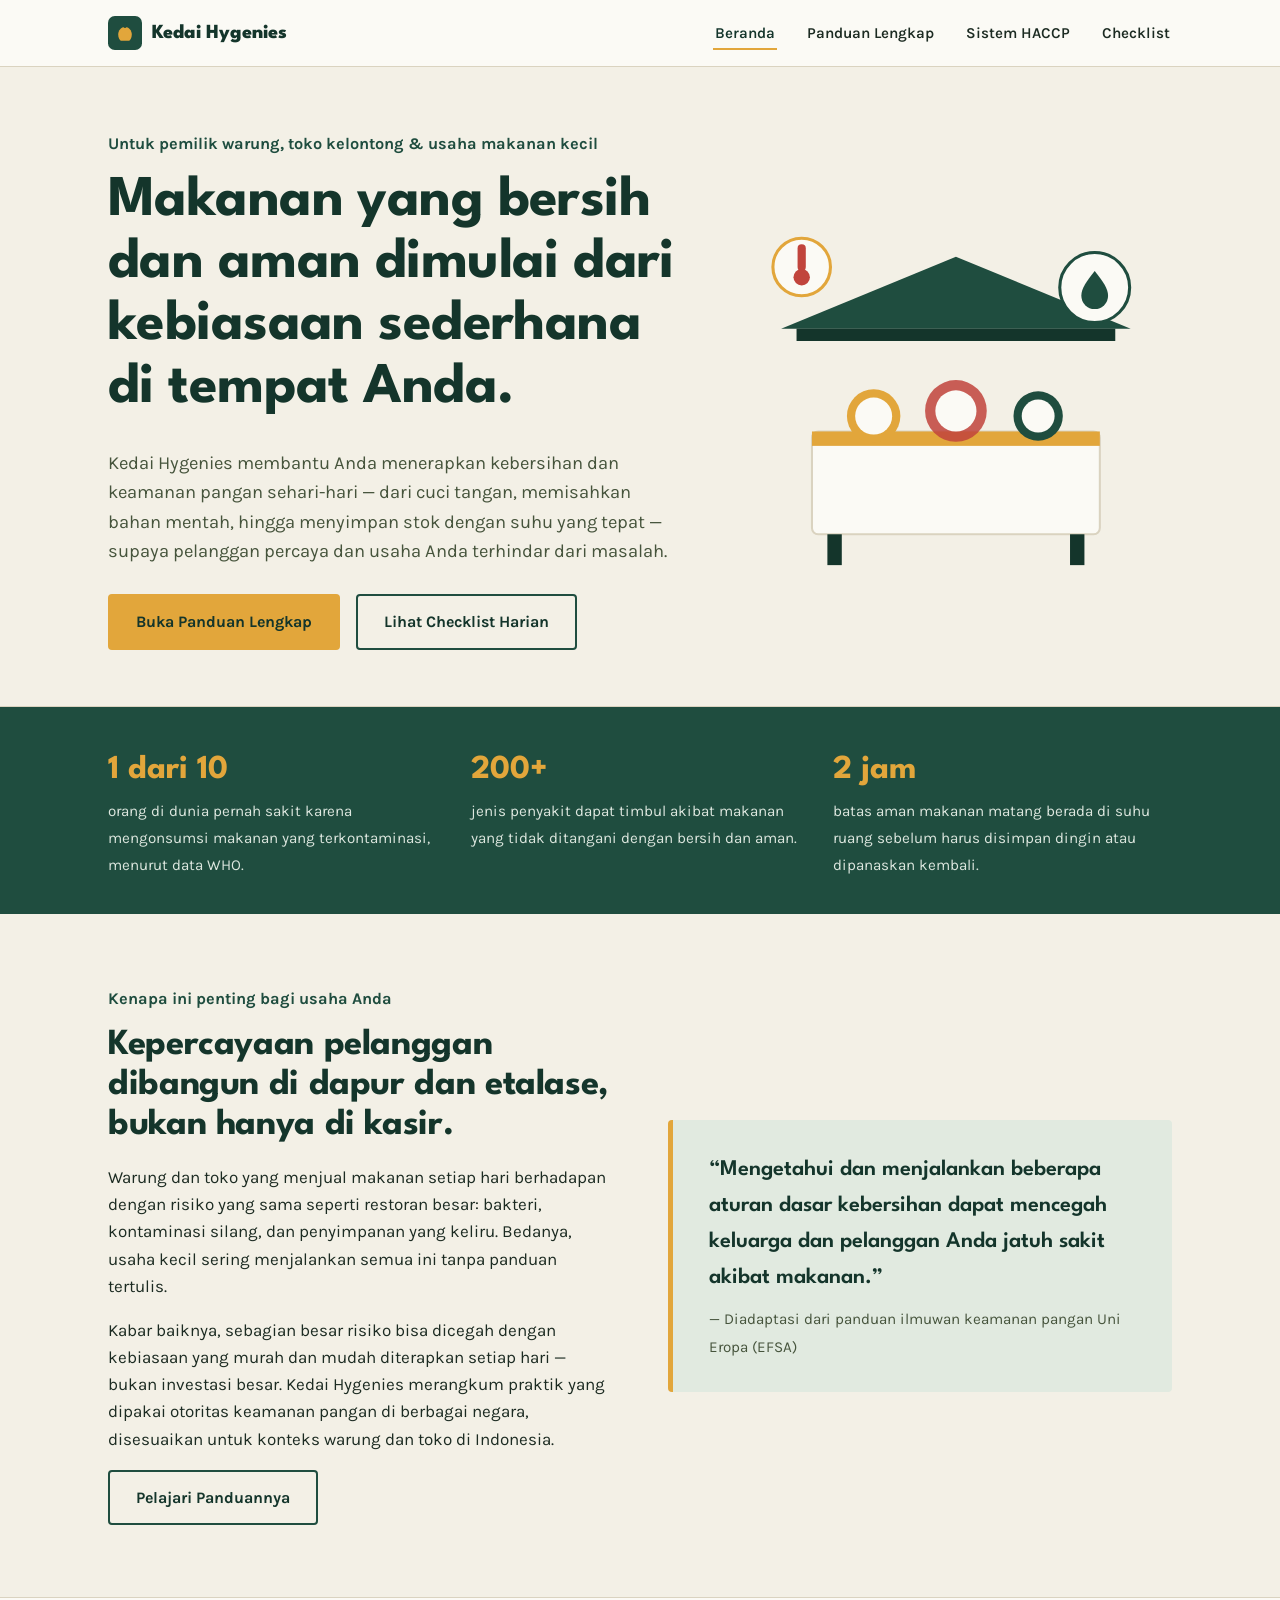
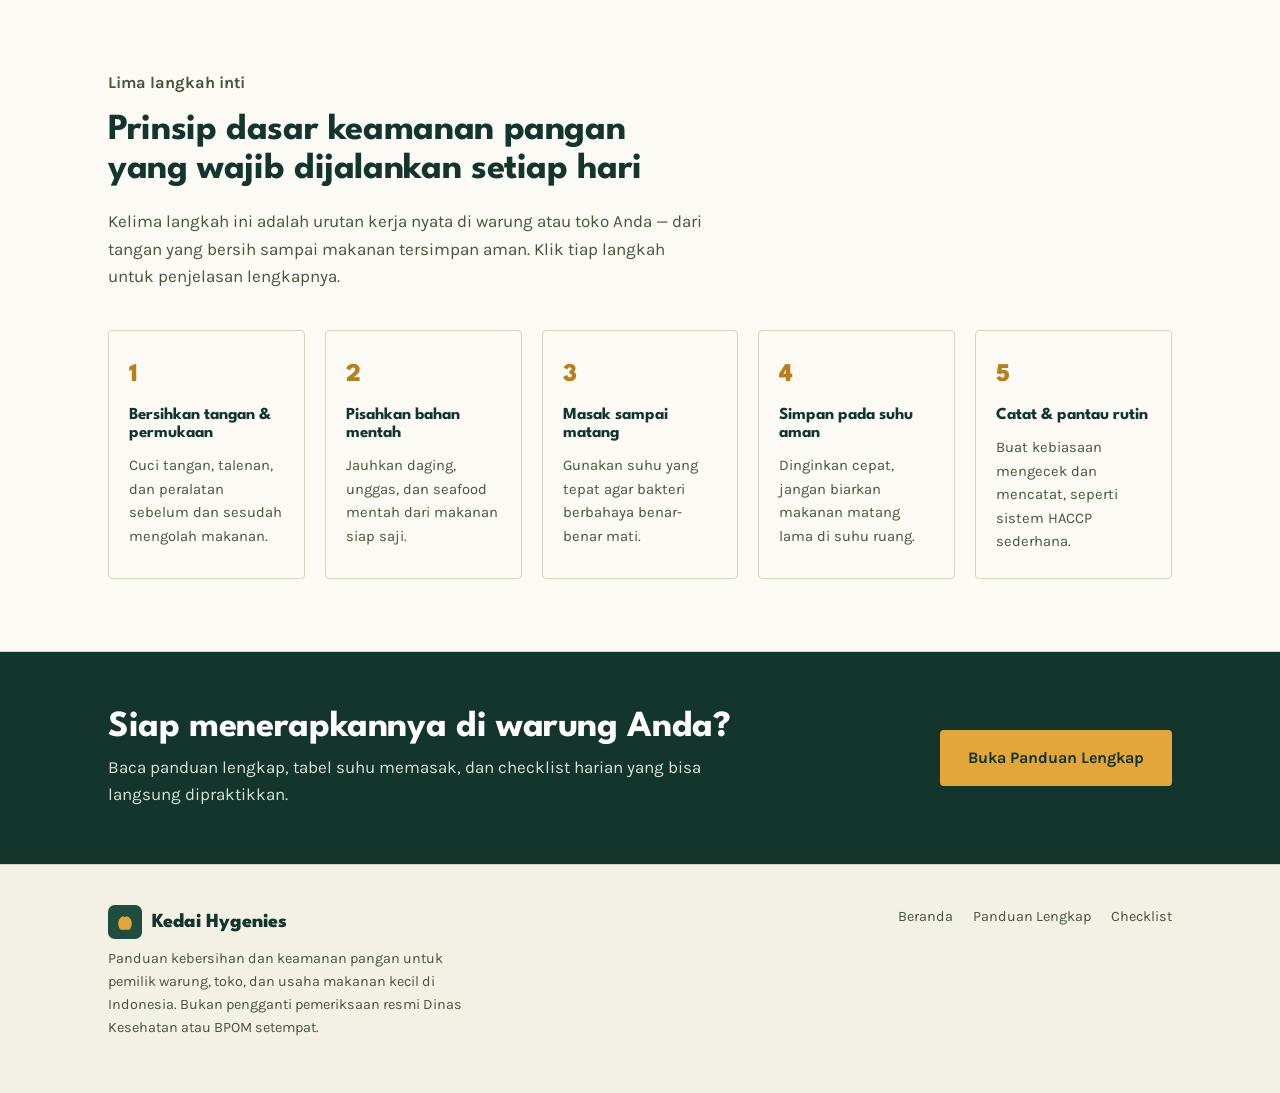
==== index.html @ 5badb65a "Add files via upload" ====
<!DOCTYPE html>
<html lang="id">
<head>
<meta charset="UTF-8">
<meta name="viewport" content="width=device-width, initial-scale=1.0">
<title>Kedai Hygenies — Panduan Keamanan &amp; Kebersihan Pangan untuk Pemilik Warung dan Toko</title>
<meta name="description" content="Panduan praktis kebersihan dan keamanan pangan bagi pemilik warung, toko kelontong, dan usaha makanan kecil di Indonesia.">
<link rel="stylesheet" href="style.css">
</head>
<body>

<header class="site-header">
  <div class="wrap">
    <a href="index.html" class="brand">
      <svg class="mark" viewBox="0 0 40 40" aria-hidden="true">
        <rect x="0" y="0" width="40" height="40" rx="8"/>
        <path d="M12 22c0-5 3.5-9 8-9s8 4 8 9c0 4-2 6-3 7H15c-1-1-3-3-3-7z"/>
        <rect x="18.5" y="7" width="3" height="7" rx="1.5" fill="#FBFAF5"/>
      </svg>
      Kedai Hygenies
    </a>
    <nav class="main-nav" aria-label="Navigasi utama">
      <ul>
        <li><a href="index.html" class="active">Beranda</a></li>
        <li><a href="informasi.html">Panduan Lengkap</a></li>
        <li><a href="informasi.html#haccp">Sistem HACCP</a></li>
        <li><a href="informasi.html#checklist">Checklist</a></li>
      </ul>
    </nav>
  </div>
</header>

<main>

  <!-- HERO -->
  <section class="hero">
    <div class="wrap">
      <div>
        <p class="eyebrow-plain">Untuk pemilik warung, toko kelontong &amp; usaha makanan kecil</p>
        <h1>Makanan yang bersih dan aman dimulai dari kebiasaan sederhana di tempat Anda.</h1>
        <p class="lead">Kedai Hygenies membantu Anda menerapkan kebersihan dan keamanan pangan sehari-hari — dari cuci tangan, memisahkan bahan mentah, hingga menyimpan stok dengan suhu yang tepat — supaya pelanggan percaya dan usaha Anda terhindar dari masalah.</p>
        <div class="hero-actions">
          <a href="informasi.html" class="btn btn-primary">Buka Panduan Lengkap</a>
          <a href="informasi.html#checklist" class="btn btn-outline">Lihat Checklist Harian</a>
        </div>
      </div>
      <svg class="hero-art" viewBox="0 0 420 380" aria-hidden="true">
        <!-- stall roof -->
        <path d="M40 130 L210 60 L380 130 Z" fill="#1F4D3F"/>
        <rect x="55" y="130" width="310" height="12" fill="#14352B"/>
        <!-- counter -->
        <rect x="70" y="230" width="280" height="100" rx="6" fill="#FBFAF5" stroke="#DAD3C0" stroke-width="2"/>
        <rect x="70" y="230" width="280" height="14" fill="#E2A63B"/>
        <!-- legs -->
        <rect x="85" y="330" width="14" height="30" fill="#14352B"/>
        <rect x="321" y="330" width="14" height="30" fill="#14352B"/>
        <!-- food trays -->
        <circle cx="130" cy="215" r="26" fill="#E2A63B"/>
        <circle cx="130" cy="215" r="18" fill="#FBFAF5"/>
        <circle cx="210" cy="210" r="30" fill="#C1443C" opacity="0.85"/>
        <circle cx="210" cy="210" r="20" fill="#FBFAF5"/>
        <circle cx="290" cy="215" r="24" fill="#1F4D3F"/>
        <circle cx="290" cy="215" r="16" fill="#FBFAF5"/>
        <!-- hand wash droplet badge -->
        <circle cx="345" cy="90" r="34" fill="#FBFAF5" stroke="#1F4D3F" stroke-width="3"/>
        <path d="M345 74c8 10 13 17 13 24a13 13 0 1 1-26 0c0-7 5-14 13-24z" fill="#1F4D3F"/>
        <!-- thermometer badge -->
        <circle cx="60" cy="70" r="28" fill="#FBFAF5" stroke="#E2A63B" stroke-width="3"/>
        <rect x="56" y="48" width="8" height="26" rx="4" fill="#C1443C"/>
        <circle cx="60" cy="80" r="8" fill="#C1443C"/>
      </svg>
    </div>
  </section>

  <!-- STAT STRIP -->
  <div class="stat-strip">
    <div class="wrap">
      <div class="stat">
        <b>1 dari 10</b>
        <span>orang di dunia pernah sakit karena mengonsumsi makanan yang terkontaminasi, menurut data WHO.</span>
      </div>
      <div class="stat">
        <b>200+</b>
        <span>jenis penyakit dapat timbul akibat makanan yang tidak ditangani dengan bersih dan aman.</span>
      </div>
      <div class="stat">
        <b>2 jam</b>
        <span>batas aman makanan matang berada di suhu ruang sebelum harus disimpan dingin atau dipanaskan kembali.</span>
      </div>
    </div>
  </div>

  <!-- KENAPA PENTING -->
  <section>
    <div class="wrap split">
      <div>
        <p class="eyebrow-plain">Kenapa ini penting bagi usaha Anda</p>
        <h2>Kepercayaan pelanggan dibangun di dapur dan etalase, bukan hanya di kasir.</h2>
        <p>Warung dan toko yang menjual makanan setiap hari berhadapan dengan risiko yang sama seperti restoran besar: bakteri, kontaminasi silang, dan penyimpanan yang keliru. Bedanya, usaha kecil sering menjalankan semua ini tanpa panduan tertulis.</p>
        <p>Kabar baiknya, sebagian besar risiko bisa dicegah dengan kebiasaan yang murah dan mudah diterapkan setiap hari — bukan investasi besar. Kedai Hygenies merangkum praktik yang dipakai otoritas keamanan pangan di berbagai negara, disesuaikan untuk konteks warung dan toko di Indonesia.</p>
        <a href="informasi.html" class="btn btn-outline">Pelajari Panduannya</a>
      </div>
      <div class="pullquote">
        <p>&ldquo;Mengetahui dan menjalankan beberapa aturan dasar kebersihan dapat mencegah keluarga dan pelanggan Anda jatuh sakit akibat makanan.&rdquo;</p>
        <cite>— Diadaptasi dari panduan ilmuwan keamanan pangan Uni Eropa (EFSA)</cite>
      </div>
    </div>
  </section>

  <!-- 5 PRINSIP -->
  <section style="background: var(--paper); border-top:1px solid var(--line); border-bottom:1px solid var(--line);">
    <div class="wrap">
      <div class="section-head">
        <p class="eyebrow-plain">Lima langkah inti</p>
        <h2>Prinsip dasar keamanan pangan yang wajib dijalankan setiap hari</h2>
        <p>Kelima langkah ini adalah urutan kerja nyata di warung atau toko Anda — dari tangan yang bersih sampai makanan tersimpan aman. Klik tiap langkah untuk penjelasan lengkapnya.</p>
      </div>
      <div class="principles">
        <a class="principle-card" href="informasi.html#kebersihan">
          <span class="num">1</span>
          <h3>Bersihkan tangan &amp; permukaan</h3>
          <p>Cuci tangan, talenan, dan peralatan sebelum dan sesudah mengolah makanan.</p>
        </a>
        <a class="principle-card" href="informasi.html#kontaminasi-silang">
          <span class="num">2</span>
          <h3>Pisahkan bahan mentah</h3>
          <p>Jauhkan daging, unggas, dan seafood mentah dari makanan siap saji.</p>
        </a>
        <a class="principle-card" href="informasi.html#suhu-masak">
          <span class="num">3</span>
          <h3>Masak sampai matang</h3>
          <p>Gunakan suhu yang tepat agar bakteri berbahaya benar-benar mati.</p>
        </a>
        <a class="principle-card" href="informasi.html#penyimpanan">
          <span class="num">4</span>
          <h3>Simpan pada suhu aman</h3>
          <p>Dinginkan cepat, jangan biarkan makanan matang lama di suhu ruang.</p>
        </a>
        <a class="principle-card" href="informasi.html#haccp">
          <span class="num">5</span>
          <h3>Catat &amp; pantau rutin</h3>
          <p>Buat kebiasaan mengecek dan mencatat, seperti sistem HACCP sederhana.</p>
        </a>
      </div>
    </div>
  </section>

  <!-- CTA -->
  <div class="cta-band">
    <div class="wrap">
      <div>
        <h2>Siap menerapkannya di warung Anda?</h2>
        <p>Baca panduan lengkap, tabel suhu memasak, dan checklist harian yang bisa langsung dipraktikkan.</p>
      </div>
      <a href="informasi.html" class="btn btn-primary">Buka Panduan Lengkap</a>
    </div>
  </div>

</main>

<footer>
  <div class="wrap">
    <div>
      <div class="brand" style="margin-bottom:8px;">
        <svg class="mark" viewBox="0 0 40 40" aria-hidden="true">
          <rect x="0" y="0" width="40" height="40" rx="8"/>
          <path d="M12 22c0-5 3.5-9 8-9s8 4 8 9c0 4-2 6-3 7H15c-1-1-3-3-3-7z"/>
          <rect x="18.5" y="7" width="3" height="7" rx="1.5" fill="#FBFAF5"/>
        </svg>
        Kedai Hygenies
      </div>
      <p style="max-width:40ch;">Panduan kebersihan dan keamanan pangan untuk pemilik warung, toko, dan usaha makanan kecil di Indonesia. Bukan pengganti pemeriksaan resmi Dinas Kesehatan atau BPOM setempat.</p>
    </div>
    <nav aria-label="Navigasi footer">
      <ul>
        <li><a href="index.html">Beranda</a></li>
        <li><a href="informasi.html">Panduan Lengkap</a></li>
        <li><a href="informasi.html#checklist">Checklist</a></li>
      </ul>
    </nav>
  </div>
</footer>

</body>
</html>
---- style.css ----
/* ===================================================================
   SIGAP PANGAN — stylesheet bersama untuk landing page & halaman informasi
=================================================================== */

@import url('https://fonts.googleapis.com/css2?family=League+Spartan:wght@500;600;700;800&family=Karla:ital,wght@0,400;0,500;0,600;0,700;1,400&display=swap');

:root{
  --bg: #F3F0E6;
  --paper: #FBFAF5;
  --ink: #1C2B22;
  --ink-soft: #46543C;
  --primary: #1F4D3F;
  --primary-dark: #14352B;
  --primary-tint: #E1EAE0;
  --accent: #E2A63B;
  --accent-dark: #B87F1E;
  --danger: #C1443C;
  --line: #DAD3C0;
  --radius: 4px;
  --max: 1120px;
}

*{ box-sizing: border-box; }
html{ scroll-behavior: smooth; }

body{
  margin:0;
  background: var(--bg);
  color: var(--ink);
  font-family: 'Karla', sans-serif;
  font-size: 17px;
  line-height: 1.6;
  -webkit-font-smoothing: antialiased;
}

h1,h2,h3,h4{
  font-family: 'League Spartan', sans-serif;
  color: var(--primary-dark);
  line-height: 1.08;
  margin: 0 0 0.5em 0;
  font-weight: 700;
}

h1{ font-size: clamp(2.4rem, 5vw, 3.6rem); letter-spacing: -0.01em; }
h2{ font-size: clamp(1.7rem, 3.4vw, 2.3rem); letter-spacing: -0.01em; }
h3{ font-size: 1.25rem; }

p{ margin: 0 0 1em 0; max-width: 62ch; }
a{ color: var(--primary); }

img, svg{ display:block; max-width:100%; }

.wrap{
  max-width: var(--max);
  margin: 0 auto;
  padding: 0 28px;
}

/* ---------- Focus & accessibility ---------- */
a:focus-visible, button:focus-visible{
  outline: 3px solid var(--accent);
  outline-offset: 2px;
}
@media (prefers-reduced-motion: reduce){
  html{ scroll-behavior: auto; }
  *{ animation: none !important; transition: none !important; }
}

/* ---------- Header / nav ---------- */
.site-header{
  position: sticky;
  top: 0;
  z-index: 50;
  background: var(--paper);
  border-bottom: 1px solid var(--line);
}
.site-header .wrap{
  display:flex;
  align-items:center;
  justify-content: space-between;
  padding-top: 16px;
  padding-bottom: 16px;
  gap: 20px;
}
.brand{
  display:flex;
  align-items:center;
  gap: 10px;
  font-family:'League Spartan', sans-serif;
  font-weight: 800;
  font-size: 1.25rem;
  color: var(--primary-dark);
  text-decoration:none;
}
.brand .mark{ width: 34px; height: 34px; flex-shrink:0; }
.brand .mark rect{ fill: var(--primary); }
.brand .mark path{ fill: var(--accent); }

nav.main-nav ul{
  list-style:none;
  display:flex;
  gap: 28px;
  margin:0; padding:0;
}
nav.main-nav a{
  text-decoration:none;
  color: var(--ink);
  font-weight: 600;
  font-size: 0.95rem;
  padding: 6px 2px;
  border-bottom: 2px solid transparent;
}
nav.main-nav a:hover, nav.main-nav a.active{
  border-bottom-color: var(--accent);
  color: var(--primary-dark);
}
.nav-toggle{ display:none; }

@media (max-width: 720px){
  nav.main-nav ul{ gap: 16px; flex-wrap: wrap; justify-content:flex-end; }
  nav.main-nav a{ font-size: 0.88rem; }
}

/* ---------- Buttons ---------- */
.btn{
  display:inline-flex;
  align-items:center;
  gap: 10px;
  font-family:'Karla', sans-serif;
  font-weight: 700;
  font-size: 1rem;
  padding: 13px 26px;
  border-radius: var(--radius);
  text-decoration:none;
  border: 2px solid transparent;
  cursor:pointer;
}
.btn-primary{ background: var(--accent); color: var(--primary-dark); }
.btn-primary:hover{ background: var(--accent-dark); color: #fff; }
.btn-outline{ background:transparent; border-color: var(--primary); color: var(--primary-dark); }
.btn-outline:hover{ background: var(--primary); color: #fff; }

/* ---------- Hero ---------- */
.hero{
  padding: 64px 0 56px;
  border-bottom: 1px solid var(--line);
}
.hero .wrap{
  display:grid;
  grid-template-columns: 1.15fr 0.85fr;
  gap: 48px;
  align-items:center;
}
.eyebrow-plain{
  color: var(--primary);
  font-weight: 700;
  margin-bottom: 14px;
  font-size: 1.02rem;
}
.hero p.lead{
  font-size: 1.15rem;
  color: var(--ink-soft);
  max-width: 52ch;
}
.hero-actions{
  display:flex;
  gap: 16px;
  margin-top: 28px;
  flex-wrap: wrap;
}
.hero-art{ width:100%; }

@media (max-width: 860px){
  .hero .wrap{ grid-template-columns: 1fr; }
  .hero-art{ order:-1; max-width: 320px; margin: 0 auto; }
}

/* ---------- Stat strip ---------- */
.stat-strip{
  background: var(--primary);
  color: #fff;
}
.stat-strip .wrap{
  display:grid;
  grid-template-columns: repeat(3, 1fr);
  gap: 24px;
  padding: 36px 28px;
}
.stat-strip .stat b{
  display:block;
  font-family:'League Spartan', sans-serif;
  font-size: 2.1rem;
  color: var(--accent);
}
.stat-strip .stat span{
  font-size: 0.95rem;
  color: #DDE7DF;
}
@media (max-width: 720px){
  .stat-strip .wrap{ grid-template-columns: 1fr; }
}

/* ---------- Generic section ---------- */
section{ padding: 72px 0; }
section.tight{ padding: 48px 0; }
.section-head{ max-width: 60ch; margin-bottom: 40px; }
.section-head p{ color: var(--ink-soft); }

/* ---------- Numbered principle cards ---------- */
.principles{
  display:grid;
  grid-template-columns: repeat(5, 1fr);
  gap: 20px;
}
.principle-card{
  background: var(--paper);
  border: 1px solid var(--line);
  border-radius: var(--radius);
  padding: 24px 20px;
  display:flex;
  flex-direction:column;
  gap: 10px;
  text-decoration:none;
  color: inherit;
}
.principle-card:hover{ border-color: var(--primary); }
.principle-card .num{
  font-family:'League Spartan', sans-serif;
  font-weight: 800;
  font-size: 1.6rem;
  color: var(--accent-dark);
}
.principle-card h3{ margin-bottom: 2px; font-size: 1.05rem; }
.principle-card p{ font-size: 0.92rem; color: var(--ink-soft); margin:0; }

@media (max-width: 980px){
  .principles{ grid-template-columns: repeat(2, 1fr); }
}
@media (max-width: 560px){
  .principles{ grid-template-columns: 1fr; }
}

/* ---------- Two column feature ---------- */
.split{
  display:grid;
  grid-template-columns: 1fr 1fr;
  gap: 56px;
  align-items:center;
}
@media (max-width: 860px){
  .split{ grid-template-columns: 1fr; }
}

/* ---------- Pull quote ---------- */
.pullquote{
  background: var(--primary-tint);
  border-left: 5px solid var(--accent);
  padding: 32px 36px;
  border-radius: var(--radius);
}
.pullquote p{
  font-family:'League Spartan', sans-serif;
  font-size: 1.4rem;
  color: var(--primary-dark);
  max-width: 46ch;
  font-weight: 600;
  margin-bottom: 10px;
}
.pullquote cite{ font-style:normal; color: var(--ink-soft); font-size:0.95rem; }

/* ---------- CTA band ---------- */
.cta-band{
  background: var(--primary-dark);
  color: #fff;
}
.cta-band .wrap{
  padding: 56px 28px;
  display:flex;
  align-items:center;
  justify-content:space-between;
  gap: 24px;
  flex-wrap: wrap;
}
.cta-band h2{ color:#fff; margin-bottom: 6px; }
.cta-band p{ color:#D9E3DA; margin:0; }

/* ---------- Footer ---------- */
footer{
  border-top: 1px solid var(--line);
  padding: 40px 0;
}
footer .wrap{
  display:flex;
  justify-content:space-between;
  align-items:flex-start;
  gap: 24px;
  flex-wrap:wrap;
  font-size: 0.9rem;
  color: var(--ink-soft);
}
footer nav ul{ list-style:none; display:flex; gap:20px; margin:0; padding:0; }
footer nav a{ color: var(--ink-soft); text-decoration:none; }
footer nav a:hover{ color: var(--primary-dark); }

/* ===================================================================
   HALAMAN INFORMASI — layout khusus
=================================================================== */

.info-hero{
  background: var(--primary-tint);
  padding: 52px 0 40px;
  border-bottom: 1px solid var(--line);
}
.info-hero p.lead{ color: var(--ink-soft); font-size: 1.08rem; max-width: 65ch; }

.info-layout{
  display:grid;
  grid-template-columns: 240px 1fr;
  gap: 48px;
  align-items:start;
  padding: 56px 0 80px;
}
.toc{
  position: sticky;
  top: 90px;
}
.toc h4{
  font-family:'Karla', sans-serif;
  font-weight:700;
  font-size: 0.82rem;
  text-transform: uppercase;
  letter-spacing: 0.06em;
  color: var(--ink-soft);
  margin-bottom: 12px;
}
.toc ol{
  list-style:none;
  margin:0; padding:0;
  border-left: 2px solid var(--line);
}
.toc li{ margin:0; }
.toc a{
  display:block;
  padding: 8px 0 8px 16px;
  text-decoration:none;
  color: var(--ink-soft);
  font-size: 0.92rem;
  border-left: 2px solid transparent;
  margin-left: -2px;
}
.toc a:hover, .toc a.active{
  color: var(--primary-dark);
  border-left-color: var(--accent);
  font-weight: 600;
}

.info-content > article{
  padding-bottom: 56px;
  margin-bottom: 56px;
  border-bottom: 1px solid var(--line);
  scroll-margin-top: 90px;
}
.info-content > article:last-child{ border-bottom:none; margin-bottom:0; }

.article-tag{
  display:inline-block;
  font-weight: 700;
  color: var(--accent-dark);
  font-size: 0.85rem;
  margin-bottom: 10px;
}

.article-flex{
  display:grid;
  grid-template-columns: 1fr 200px;
  gap: 32px;
  align-items:start;
}
.article-flex .icon-box{ width: 100%; max-width: 180px; }
@media (max-width: 720px){
  .article-flex{ grid-template-columns: 1fr; }
  .article-flex .icon-box{ max-width: 120px; order:-1; }
}

ul.check-list, ol.step-list{ padding-left: 0; list-style:none; margin: 18px 0; }
ul.check-list li, ol.step-list li{
  position:relative;
  padding: 10px 0 10px 34px;
  border-bottom: 1px dashed var(--line);
}
ul.check-list li:last-child, ol.step-list li:last-child{ border-bottom:none; }
ul.check-list li::before{
  content:"";
  position:absolute; left:0; top:14px;
  width: 18px; height:18px;
  border: 2px solid var(--primary);
  border-radius: 3px;
}
ol.step-list{ counter-reset: step; }
ol.step-list li::before{
  counter-increment: step;
  content: counter(step);
  position:absolute; left:0; top: 8px;
  width: 22px; height:22px;
  border-radius:50%;
  background: var(--primary);
  color:#fff;
  font-size: 0.78rem;
  font-weight:700;
  display:flex; align-items:center; justify-content:center;
}

table.temp-table{
  width:100%;
  border-collapse: collapse;
  margin: 20px 0;
  font-size: 0.95rem;
}
table.temp-table th, table.temp-table td{
  text-align:left;
  padding: 12px 14px;
  border-bottom: 1px solid var(--line);
}
table.temp-table th{
  background: var(--primary-tint);
  color: var(--primary-dark);
  font-family:'Karla', sans-serif;
  font-weight:700;
}
table.temp-table td b{ color: var(--accent-dark); }

.callout{
  background: #FBF1DF;
  border: 1px solid #EBD6A3;
  border-radius: var(--radius);
  padding: 18px 22px;
  margin: 20px 0;
}
.callout.danger{ background:#FBE9E7; border-color:#EAC0BB; }
.callout h4{ margin:0 0 6px 0; font-size:1rem; color: var(--primary-dark); }
.callout p{ margin:0; font-size: 0.95rem; }

.download-box{
  background: var(--primary);
  color:#fff;
  border-radius: var(--radius);
  padding: 30px 32px;
  display:flex;
  justify-content:space-between;
  align-items:center;
  gap: 20px;
  flex-wrap:wrap;
}
.download-box h3{ color:#fff; margin-bottom:4px; }
.download-box p{ color:#D9E3DA; margin:0; }
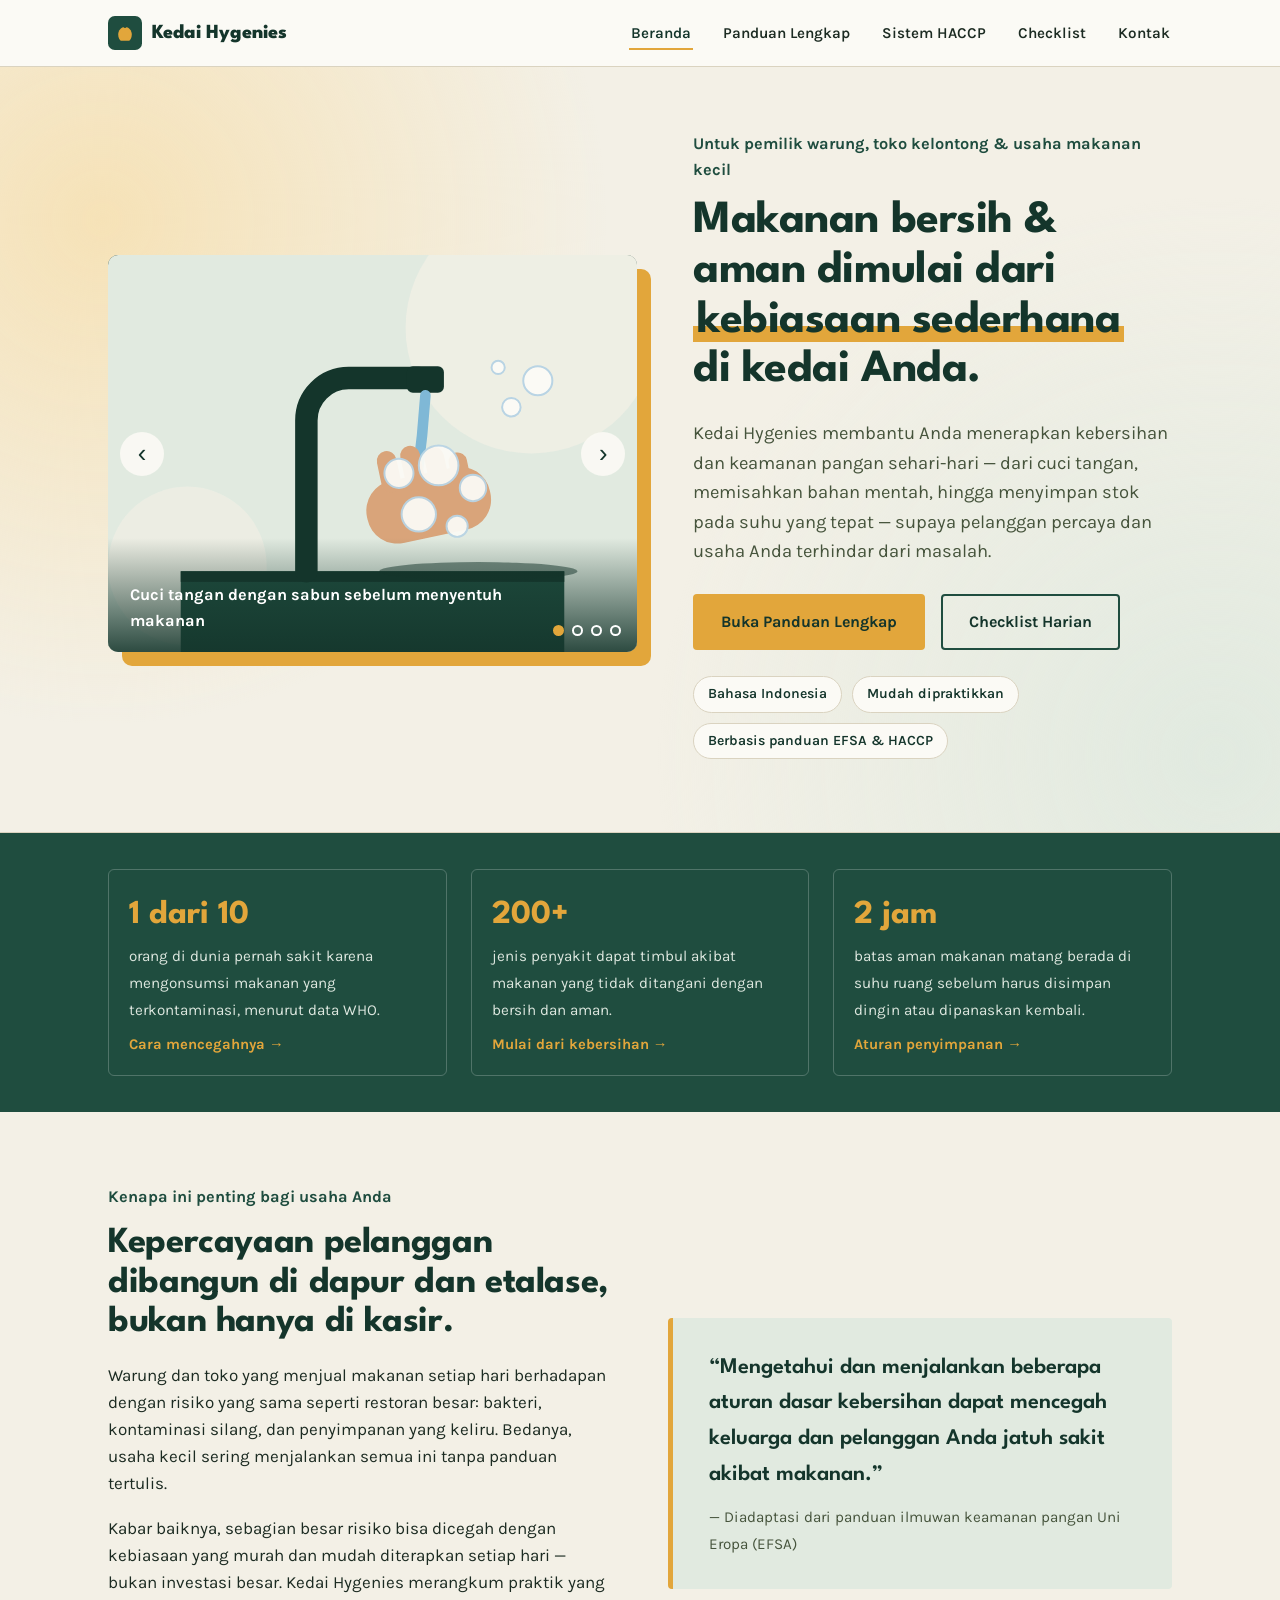
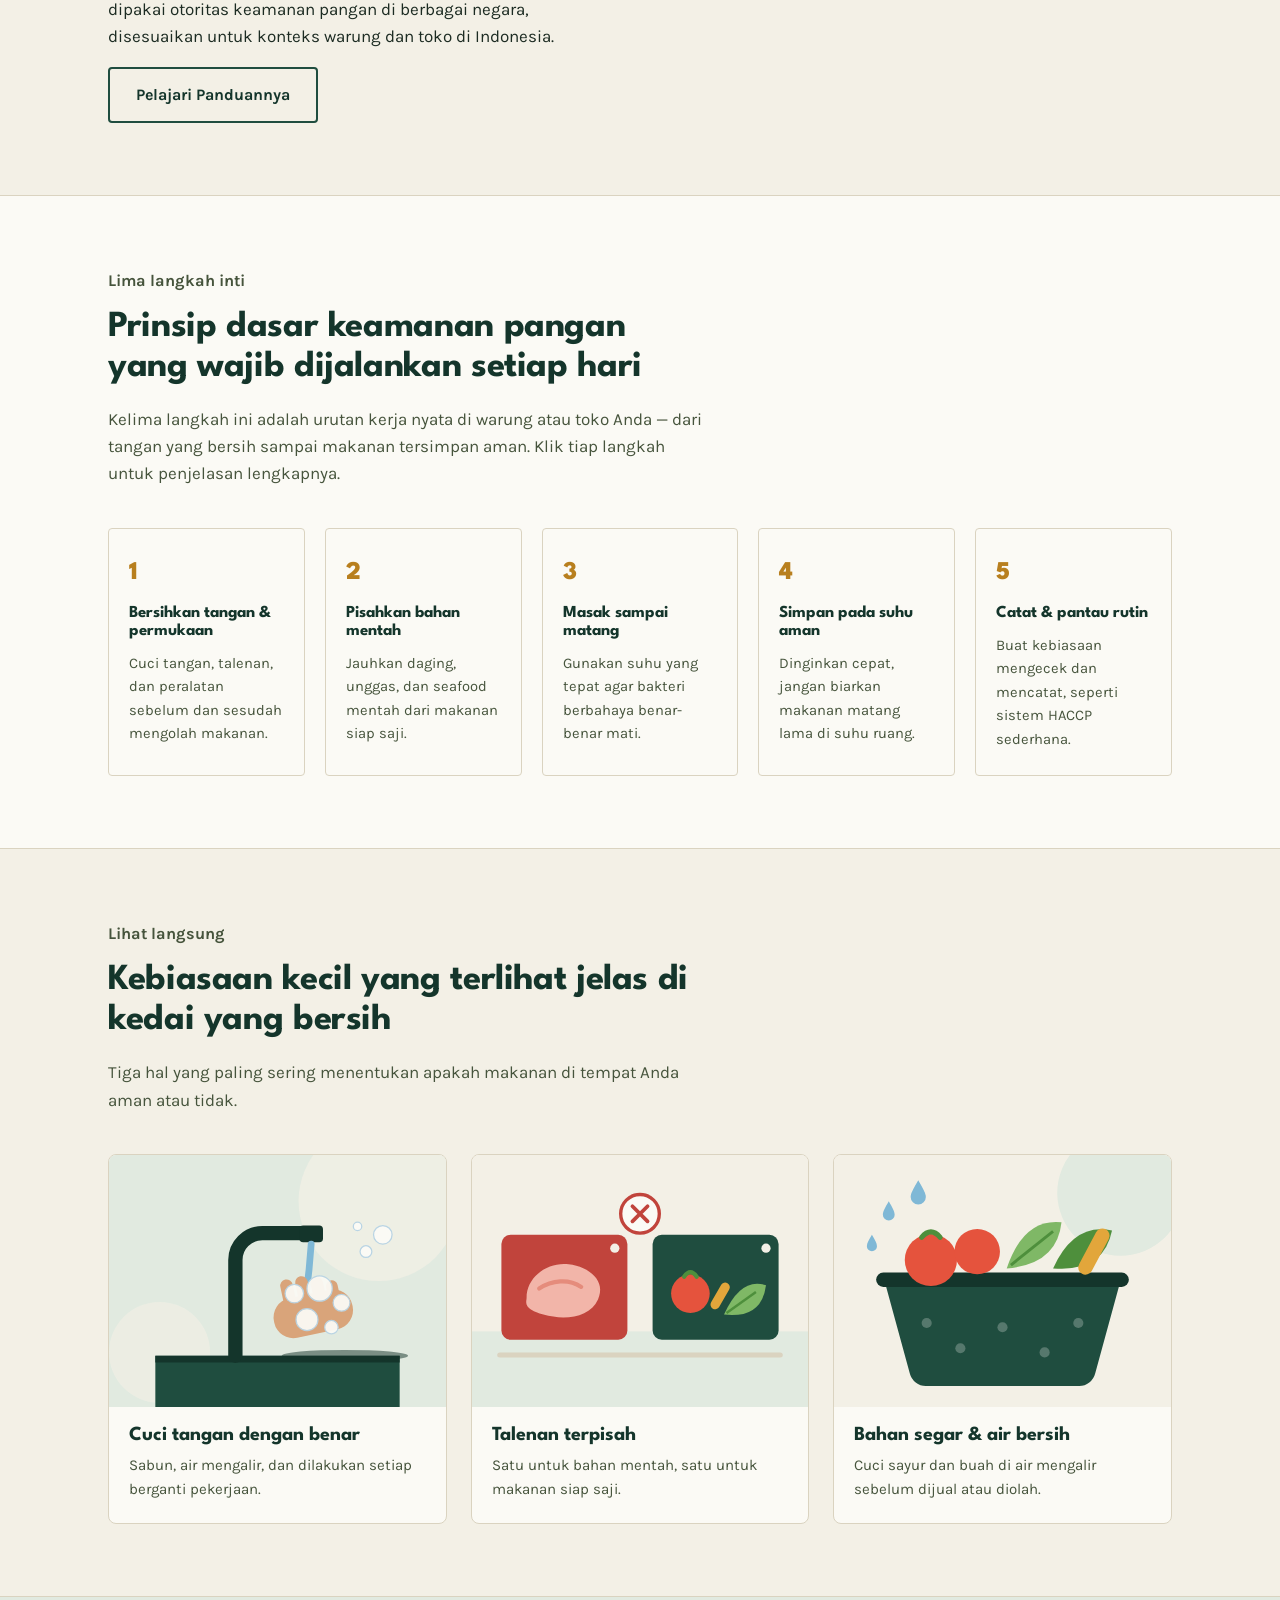
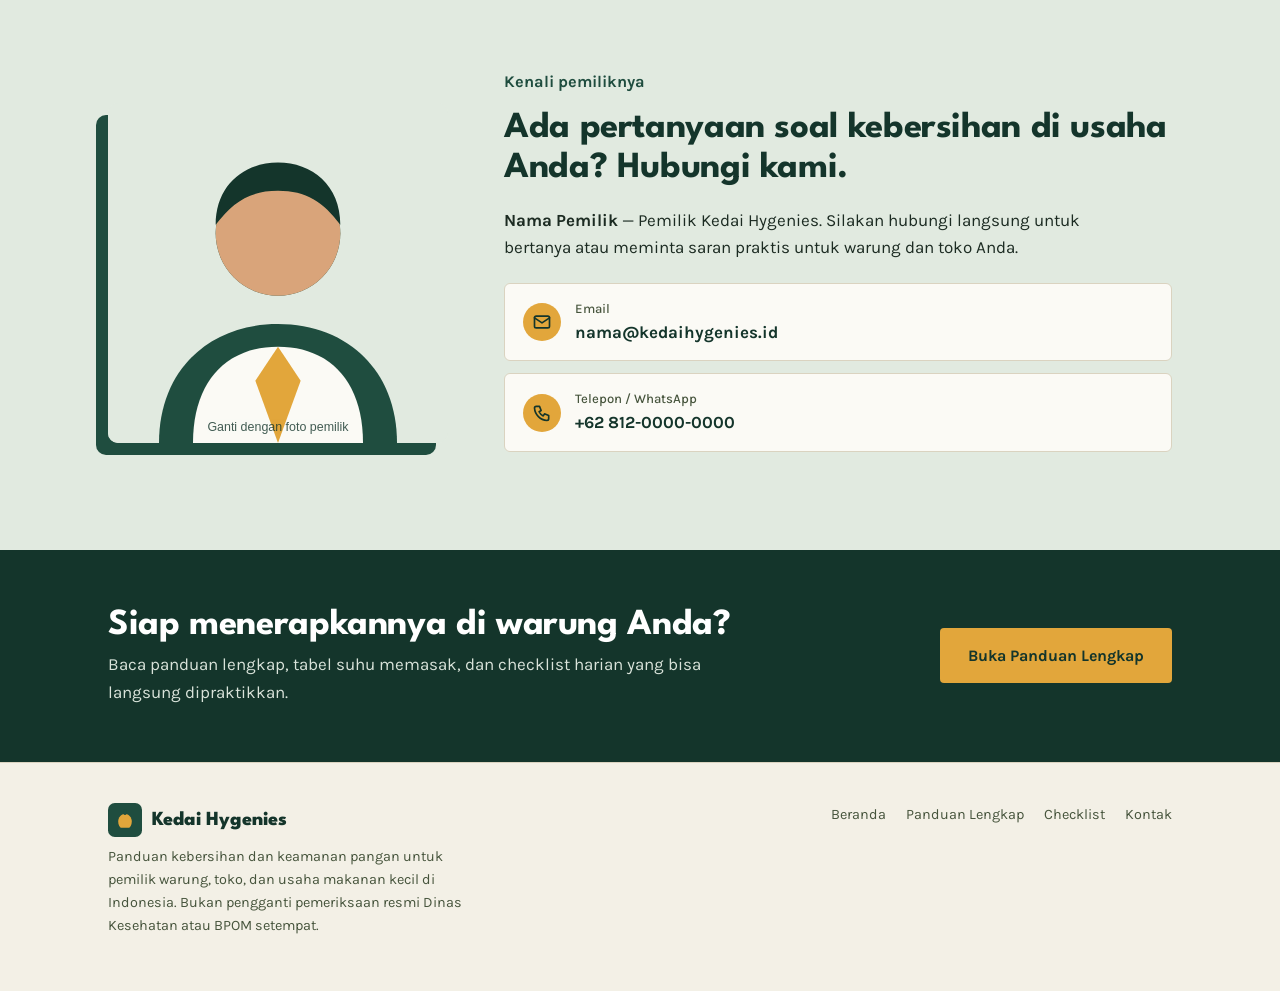
==== commit a2bd822f: "Add files via upload" ====
--- a/index.html
+++ b/index.html
@@ -19,12 +19,14 @@
       </svg>
       Kedai Hygenies
     </a>
-    <nav class="main-nav" aria-label="Navigasi utama">
+    <button class="nav-toggle" aria-label="Buka menu" aria-expanded="false" aria-controls="main-nav"><span></span><span></span><span></span></button>
+    <nav class="main-nav" id="main-nav" aria-label="Navigasi utama">
       <ul>
         <li><a href="index.html" class="active">Beranda</a></li>
         <li><a href="informasi.html">Panduan Lengkap</a></li>
         <li><a href="informasi.html#haccp">Sistem HACCP</a></li>
         <li><a href="informasi.html#checklist">Checklist</a></li>
+        <li><a href="#kontak">Kontak</a></li>
       </ul>
     </nav>
   </div>
@@ -32,61 +34,74 @@
 
 <main>
 
-  <!-- HERO -->
+  <!-- HERO: slideshow di kiri, teks di kanan -->
   <section class="hero">
-    <div class="wrap">
-      <div>
+    <div class="wrap hero-grid">
+
+      <div class="slider" role="region" aria-roledescription="carousel" aria-label="Foto kebersihan dan keamanan pangan">
+        <!--
+          CARA GANTI FOTO: ganti nilai src="images/..." di bawah dengan foto Anda
+          (misalnya images/foto-cuci-tangan.jpg) dan sesuaikan teks alt serta figcaption.
+          CARA PAKAI VIDEO: ganti salah satu <img> dengan
+          <video src="images/video.mp4" muted loop playsinline poster="images/stall.svg"></video>
+        -->
+        <figure class="slide">
+          <img src="images/handwash.svg" alt="Ilustrasi mencuci tangan dengan sabun di bawah air mengalir">
+          <figcaption>Cuci tangan dengan sabun sebelum menyentuh makanan</figcaption>
+        </figure>
+        <figure class="slide">
+          <img src="images/stall.svg" alt="Ilustrasi kedai makanan dengan etalase tertutup yang bersih">
+          <figcaption>Etalase tertutup dan bersih menjaga makanan tetap aman</figcaption>
+        </figure>
+        <figure class="slide">
+          <img src="images/fridge.svg" alt="Ilustrasi kulkas dengan bahan mentah di rak paling bawah dan suhu di bawah 5 derajat">
+          <figcaption>Simpan bahan segar di kulkas, bahan mentah di rak bawah</figcaption>
+        </figure>
+        <figure class="slide">
+          <img src="images/thermometer.svg" alt="Ilustrasi termometer makanan pada daging yang dimasak">
+          <figcaption>Masak sampai suhu yang tepat agar bakteri mati</figcaption>
+        </figure>
+        <button class="slider-btn prev" type="button" aria-label="Foto sebelumnya">&#8249;</button>
+        <button class="slider-btn next" type="button" aria-label="Foto berikutnya">&#8250;</button>
+        <div class="dots" aria-label="Pilih foto"></div>
+      </div>
+
+      <div class="hero-text">
         <p class="eyebrow-plain">Untuk pemilik warung, toko kelontong &amp; usaha makanan kecil</p>
-        <h1>Makanan yang bersih dan aman dimulai dari kebiasaan sederhana di tempat Anda.</h1>
-        <p class="lead">Kedai Hygenies membantu Anda menerapkan kebersihan dan keamanan pangan sehari-hari — dari cuci tangan, memisahkan bahan mentah, hingga menyimpan stok dengan suhu yang tepat — supaya pelanggan percaya dan usaha Anda terhindar dari masalah.</p>
+        <h1>Makanan bersih &amp; aman dimulai dari <mark>kebiasaan sederhana</mark> di kedai Anda.</h1>
+        <p class="lead">Kedai Hygenies membantu Anda menerapkan kebersihan dan keamanan pangan sehari-hari — dari cuci tangan, memisahkan bahan mentah, hingga menyimpan stok pada suhu yang tepat — supaya pelanggan percaya dan usaha Anda terhindar dari masalah.</p>
         <div class="hero-actions">
           <a href="informasi.html" class="btn btn-primary">Buka Panduan Lengkap</a>
-          <a href="informasi.html#checklist" class="btn btn-outline">Lihat Checklist Harian</a>
+          <a href="informasi.html#checklist" class="btn btn-outline">Checklist Harian</a>
         </div>
-      </div>
-      <svg class="hero-art" viewBox="0 0 420 380" aria-hidden="true">
-        <!-- stall roof -->
-        <path d="M40 130 L210 60 L380 130 Z" fill="#1F4D3F"/>
-        <rect x="55" y="130" width="310" height="12" fill="#14352B"/>
-        <!-- counter -->
-        <rect x="70" y="230" width="280" height="100" rx="6" fill="#FBFAF5" stroke="#DAD3C0" stroke-width="2"/>
-        <rect x="70" y="230" width="280" height="14" fill="#E2A63B"/>
-        <!-- legs -->
-        <rect x="85" y="330" width="14" height="30" fill="#14352B"/>
-        <rect x="321" y="330" width="14" height="30" fill="#14352B"/>
-        <!-- food trays -->
-        <circle cx="130" cy="215" r="26" fill="#E2A63B"/>
-        <circle cx="130" cy="215" r="18" fill="#FBFAF5"/>
-        <circle cx="210" cy="210" r="30" fill="#C1443C" opacity="0.85"/>
-        <circle cx="210" cy="210" r="20" fill="#FBFAF5"/>
-        <circle cx="290" cy="215" r="24" fill="#1F4D3F"/>
-        <circle cx="290" cy="215" r="16" fill="#FBFAF5"/>
-        <!-- hand wash droplet badge -->
-        <circle cx="345" cy="90" r="34" fill="#FBFAF5" stroke="#1F4D3F" stroke-width="3"/>
-        <path d="M345 74c8 10 13 17 13 24a13 13 0 1 1-26 0c0-7 5-14 13-24z" fill="#1F4D3F"/>
-        <!-- thermometer badge -->
-        <circle cx="60" cy="70" r="28" fill="#FBFAF5" stroke="#E2A63B" stroke-width="3"/>
-        <rect x="56" y="48" width="8" height="26" rx="4" fill="#C1443C"/>
-        <circle cx="60" cy="80" r="8" fill="#C1443C"/>
-      </svg>
-    </div>
-  </section>
-
-  <!-- STAT STRIP -->
+        <ul class="badges">
+          <li>Bahasa Indonesia</li>
+          <li>Mudah dipraktikkan</li>
+          <li>Berbasis panduan EFSA &amp; HACCP</li>
+        </ul>
+      </div>
+
+    </div>
+  </section>
+
+  <!-- STATISTIK (bisa diklik) -->
   <div class="stat-strip">
     <div class="wrap">
-      <div class="stat">
+      <a class="stat" href="informasi.html#kontaminasi-silang">
         <b>1 dari 10</b>
         <span>orang di dunia pernah sakit karena mengonsumsi makanan yang terkontaminasi, menurut data WHO.</span>
-      </div>
-      <div class="stat">
+        <em>Cara mencegahnya &rarr;</em>
+      </a>
+      <a class="stat" href="informasi.html#kebersihan">
         <b>200+</b>
         <span>jenis penyakit dapat timbul akibat makanan yang tidak ditangani dengan bersih dan aman.</span>
-      </div>
-      <div class="stat">
+        <em>Mulai dari kebersihan &rarr;</em>
+      </a>
+      <a class="stat" href="informasi.html#penyimpanan">
         <b>2 jam</b>
         <span>batas aman makanan matang berada di suhu ruang sebelum harus disimpan dingin atau dipanaskan kembali.</span>
-      </div>
+        <em>Aturan penyimpanan &rarr;</em>
+      </a>
     </div>
   </div>
 
@@ -141,6 +156,60 @@
           <h3>Catat &amp; pantau rutin</h3>
           <p>Buat kebiasaan mengecek dan mencatat, seperti sistem HACCP sederhana.</p>
         </a>
+      </div>
+    </div>
+  </section>
+
+  <!-- GALERI FOTO -->
+  <section>
+    <div class="wrap">
+      <div class="section-head">
+        <p class="eyebrow-plain">Lihat langsung</p>
+        <h2>Kebiasaan kecil yang terlihat jelas di kedai yang bersih</h2>
+        <p>Tiga hal yang paling sering menentukan apakah makanan di tempat Anda aman atau tidak.</p>
+      </div>
+      <div class="gallery">
+        <a class="photo-card" href="informasi.html#kebersihan">
+          <img src="images/handwash.svg" alt="Ilustrasi mencuci tangan dengan sabun" loading="lazy">
+          <div><h3>Cuci tangan dengan benar</h3><p>Sabun, air mengalir, dan dilakukan setiap berganti pekerjaan.</p></div>
+        </a>
+        <a class="photo-card" href="informasi.html#kontaminasi-silang">
+          <img src="images/boards.svg" alt="Ilustrasi dua talenan terpisah untuk bahan mentah dan sayuran" loading="lazy">
+          <div><h3>Talenan terpisah</h3><p>Satu untuk bahan mentah, satu untuk makanan siap saji.</p></div>
+        </a>
+        <a class="photo-card" href="informasi.html#air-bahan">
+          <img src="images/produce.svg" alt="Ilustrasi sayur dan buah yang dicuci dengan air bersih" loading="lazy">
+          <div><h3>Bahan segar &amp; air bersih</h3><p>Cuci sayur dan buah di air mengalir sebelum dijual atau diolah.</p></div>
+        </a>
+      </div>
+    </div>
+  </section>
+
+  <!-- PEMILIK & KONTAK -->
+  <section id="kontak" style="background: var(--primary-tint); border-top:1px solid var(--line);">
+    <div class="wrap owner">
+      <div class="owner-photo">
+        <!-- GANTI FOTO PEMILIK: ubah src menjadi foto Anda, misalnya images/pemilik.jpg -->
+        <img src="images/owner.svg" alt="Foto pemilik Kedai Hygenies" loading="lazy">
+      </div>
+      <div>
+        <p class="eyebrow-plain">Kenali pemiliknya</p>
+        <h2>Ada pertanyaan soal kebersihan di usaha Anda? Hubungi kami.</h2>
+        <p><strong>Nama Pemilik</strong> — Pemilik Kedai Hygenies. Silakan hubungi langsung untuk bertanya atau meminta saran praktis untuk warung dan toko Anda.</p>
+        <ul class="contact-list">
+          <li>
+            <a href="mailto:nama@kedaihygenies.id">
+              <span class="ico"><svg viewBox="0 0 24 24" fill="none" stroke="#14352B" stroke-width="2" stroke-linecap="round" stroke-linejoin="round" aria-hidden="true"><rect x="3" y="5" width="18" height="14" rx="2"/><path d="M3 7l9 6 9-6"/></svg></span>
+              <span><small>Email</small>nama@kedaihygenies.id</span>
+            </a>
+          </li>
+          <li>
+            <a href="tel:+6281200000000">
+              <span class="ico"><svg viewBox="0 0 24 24" fill="none" stroke="#14352B" stroke-width="2" stroke-linecap="round" stroke-linejoin="round" aria-hidden="true"><path d="M5 4h4l2 5-2.5 1.5a11 11 0 0 0 5 5L15 13l5 2v4a2 2 0 0 1-2 2A16 16 0 0 1 3 6a2 2 0 0 1 2-2z"/></svg></span>
+              <span><small>Telepon / WhatsApp</small>+62 812-0000-0000</span>
+            </a>
+          </li>
+        </ul>
       </div>
     </div>
   </section>
@@ -176,10 +245,12 @@
         <li><a href="index.html">Beranda</a></li>
         <li><a href="informasi.html">Panduan Lengkap</a></li>
         <li><a href="informasi.html#checklist">Checklist</a></li>
+        <li><a href="#kontak">Kontak</a></li>
       </ul>
     </nav>
   </div>
 </footer>
 
+<script src="script.js"></script>
 </body>
 </html>
--- a/style.css
+++ b/style.css
@@ -324,6 +324,19 @@
   position: sticky;
   top: 90px;
 }
+
+@media (max-width: 860px){
+  .info-layout{ grid-template-columns: 1fr; padding: 36px 0 56px; }
+  .toc{
+    position: static;
+    border: 1px solid var(--line);
+    border-radius: var(--radius);
+    padding: 16px 18px;
+    background: var(--paper);
+  }
+  .toc ol{ border-left: none; }
+  .toc a{ padding: 6px 0 6px 14px; }
+}
 .toc h4{
   font-family:'Karla', sans-serif;
   font-weight:700;
@@ -453,3 +466,171 @@
 }
 .download-box h3{ color:#fff; margin-bottom:4px; }
 .download-box p{ color:#D9E3DA; margin:0; }
+
+
+/* ===================================================================
+   VERSI 2 — slideshow, stat yang bisa diklik, galeri, kontak,
+   menu HP, checklist interaktif
+=================================================================== */
+
+/* ---------- Menu HP (hamburger) ---------- */
+.nav-toggle{
+  display:none;
+  background: var(--primary);
+  color:#fff;
+  border:0;
+  border-radius: var(--radius);
+  width: 44px; height: 44px;
+  cursor:pointer;
+  align-items:center; justify-content:center;
+  flex-direction:column; gap:5px;
+}
+.nav-toggle span{ display:block; width:20px; height:2px; background:#fff; }
+.brand{ white-space: nowrap; }
+
+@media (max-width: 720px){
+  .site-header .wrap{ padding-top:10px; padding-bottom:10px; position:relative; }
+  .nav-toggle{ display:flex; }
+  nav.main-nav{
+    display:none;
+    position:absolute; left:0; right:0; top:100%;
+    background: var(--paper);
+    border-bottom:1px solid var(--line);
+    padding: 8px 28px 16px;
+    box-shadow: 0 12px 24px rgba(20,53,43,.12);
+  }
+  nav.main-nav.is-open{ display:block; }
+  nav.main-nav ul{ flex-direction:column; gap:0; }
+  nav.main-nav a{ display:block; padding:14px 0; font-size:1.02rem; border-bottom:1px solid var(--line); }
+  nav.main-nav li:last-child a{ border-bottom:0; }
+}
+
+/* ---------- HERO baru: slideshow kiri, teks kanan ---------- */
+.hero{ position:relative; overflow:hidden; background:
+  radial-gradient(circle at 8% 20%, #F6E2B7 0, transparent 38%),
+  radial-gradient(circle at 95% 90%, var(--primary-tint) 0, transparent 40%), var(--bg); }
+.hero .wrap.hero-grid{ grid-template-columns: 1.05fr 0.95fr; gap: 56px; align-items:center; }
+.hero h1 mark{ background: linear-gradient(transparent 62%, var(--accent) 62%); color:inherit; padding:0 4px; }
+
+.slider{
+  position:relative;
+  border-radius: 10px;
+  box-shadow: 14px 14px 0 var(--accent);
+  background: var(--primary-dark);
+  aspect-ratio: 4 / 3;
+  overflow:hidden;
+}
+.slide{ position:absolute; inset:0; margin:0; opacity:0; transition: opacity .6s ease; }
+.slide.is-active{ opacity:1; }
+.slide img, .slide video{ width:100%; height:100%; object-fit:cover; }
+.slide figcaption{
+  position:absolute; left:0; right:0; bottom:0;
+  padding: 44px 22px 18px;
+  color:#fff; font-weight:700; font-size:1.02rem;
+  background: linear-gradient(transparent, rgba(20,53,43,.88));
+}
+.slider-btn{
+  position:absolute; top:50%; transform:translateY(-50%);
+  width:44px; height:44px; border-radius:50%;
+  border:0; cursor:pointer; z-index:3;
+  background: rgba(251,250,245,.92); color: var(--primary-dark);
+  font-size:1.6rem; line-height:1;
+}
+.slider-btn:hover{ background:#fff; }
+.slider-btn.prev{ left:12px; } .slider-btn.next{ right:12px; }
+.dots{ position:absolute; right:16px; bottom:16px; display:flex; gap:8px; z-index:3; }
+.dots button{ width:11px; height:11px; border-radius:50%; border:2px solid #fff; background:transparent; padding:0; cursor:pointer; }
+.dots button.is-active{ background: var(--accent); border-color: var(--accent); }
+
+.badges{ display:flex; flex-wrap:wrap; gap:10px; margin-top:26px; padding:0; list-style:none; }
+.badges li{ background: var(--paper); border:1px solid var(--line); border-radius:999px; padding:6px 14px; font-size:.88rem; font-weight:600; color:var(--primary-dark); }
+
+@media (max-width: 860px){
+  .hero{ padding: 36px 0 44px; }
+  .hero .wrap.hero-grid{ grid-template-columns:1fr; gap:40px; }
+  .slider{ box-shadow: 8px 8px 0 var(--accent); margin-right:8px; }
+}
+
+/* ---------- Stat yang bisa diklik ---------- */
+.stat-strip a.stat{
+  display:block; text-decoration:none; color:inherit;
+  padding:18px 20px; border:1px solid rgba(255,255,255,.22); border-radius:6px;
+  transition: background .2s, border-color .2s, transform .2s;
+}
+.stat-strip a.stat:hover, .stat-strip a.stat:focus-visible{ background: rgba(255,255,255,.1); border-color: var(--accent); transform: translateY(-3px); }
+.stat-strip a.stat em{ display:block; margin-top:10px; font-style:normal; font-weight:700; color: var(--accent); font-size:.92rem; }
+
+/* ---------- Galeri foto ---------- */
+.gallery{ display:grid; grid-template-columns: repeat(3,1fr); gap:24px; }
+.photo-card{ display:block; text-decoration:none; color:inherit; background:var(--paper); border:1px solid var(--line); border-radius:8px; overflow:hidden; transition: transform .2s, box-shadow .2s; }
+.photo-card:hover{ transform: translateY(-4px); box-shadow: 0 14px 28px rgba(20,53,43,.14); }
+.photo-card img{ width:100%; aspect-ratio:4/3; object-fit:cover; }
+.photo-card div{ padding:18px 20px 22px; }
+.photo-card h3{ margin-bottom:6px; }
+.photo-card p{ margin:0; font-size:.94rem; color:var(--ink-soft); }
+@media (max-width: 860px){ .gallery{ grid-template-columns:1fr; } }
+
+/* ---------- Pemilik & kontak ---------- */
+.owner{ display:grid; grid-template-columns: 340px 1fr; gap:56px; align-items:center; }
+.owner-photo{ border-radius:10px; overflow:hidden; box-shadow: -12px 12px 0 var(--primary); }
+.owner-photo img{ width:100%; aspect-ratio:1/1; object-fit:cover; }
+.contact-list{ list-style:none; padding:0; margin:22px 0 26px; display:grid; gap:12px; }
+.contact-list a{ display:flex; align-items:center; gap:14px; text-decoration:none; color:var(--primary-dark); font-weight:700; padding:14px 18px; background:var(--paper); border:1px solid var(--line); border-radius:6px; word-break:break-word; }
+.contact-list a:hover{ border-color:var(--primary); }
+.contact-list small{ display:block; font-weight:500; color:var(--ink-soft); font-size:.82rem; }
+.contact-list .ico{ flex:0 0 38px; height:38px; border-radius:50%; background:var(--accent); display:flex; align-items:center; justify-content:center; }
+.contact-list svg{ width:20px; height:20px; }
+@media (max-width: 860px){
+  .owner{ grid-template-columns:1fr; gap:40px; }
+  .owner-photo{ max-width:300px; box-shadow: -8px 8px 0 var(--primary); margin-left:8px; }
+}
+
+/* ---------- Halaman informasi: foto & tabel di HP ---------- */
+.article-flex{ grid-template-columns: 1fr 300px; }
+.article-img{ width:100%; border-radius:8px; border:1px solid var(--line); aspect-ratio:4/3; object-fit:cover; }
+.article-flex .article-img{ max-width:none; }
+@media (max-width: 860px){
+  .article-flex{ grid-template-columns:1fr; }
+  .article-flex .article-img{ order:-1; }
+}
+figure.wide{ margin:0 0 24px; }
+figure.wide img{ width:100%; max-height:300px; object-fit:cover; border-radius:8px; border:1px solid var(--line); }
+figure.wide figcaption{ font-size:.85rem; color:var(--ink-soft); margin-top:6px; }
+
+@media (max-width: 640px){
+  table.temp-table, table.temp-table tbody, table.temp-table tr, table.temp-table td{ display:block; width:100%; }
+  table.temp-table thead{ display:none; }
+  table.temp-table tr{ background:var(--paper); border:1px solid var(--line); border-radius:6px; padding:12px 14px; margin-bottom:12px; }
+  table.temp-table td{ border:0; padding:4px 0; }
+  table.temp-table td:first-child{ font-weight:700; color:var(--primary-dark); }
+  table.temp-table td[data-label]::before{ content: attr(data-label) ": "; color:var(--ink-soft); font-weight:600; font-size:.85rem; }
+}
+
+/* ---------- Checklist interaktif ---------- */
+.live-checklist{ list-style:none; margin:20px 0; padding:0; display:grid; gap:10px; }
+.live-checklist li{ padding:0; border:0; }
+.live-checklist label{ display:flex; gap:14px; align-items:flex-start; padding:16px 18px; background:var(--paper); border:1px solid var(--line); border-radius:6px; cursor:pointer; }
+.live-checklist label:hover{ border-color:var(--primary); }
+.live-checklist input{ appearance:none; -webkit-appearance:none; flex:0 0 26px; width:26px; height:26px; margin:1px 0 0; border:2px solid var(--primary); border-radius:5px; background:#fff; cursor:pointer; display:grid; place-content:center; }
+.live-checklist input::after{ content:""; width:12px; height:7px; border-left:3px solid #fff; border-bottom:3px solid #fff; transform: rotate(-45deg) translate(1px,-1px) scale(0); transition: transform .12s; }
+.live-checklist input:checked{ background:var(--primary); }
+.live-checklist input:checked::after{ transform: rotate(-45deg) translate(1px,-1px) scale(1); }
+.live-checklist input:checked + span{ color:var(--ink-soft); text-decoration:line-through; }
+.live-checklist input:focus-visible{ outline:3px solid var(--accent); outline-offset:2px; }
+.check-progress{ font-weight:700; color:var(--primary-dark); margin:0 0 6px; }
+.check-actions{ display:flex; flex-wrap:wrap; gap:12px; }
+.download-box .btn-outline{ border-color:#fff; color:#fff; }
+.download-box .btn-outline:hover{ background:#fff; color:var(--primary-dark); }
+@media (max-width: 640px){ .download-box{ padding:24px 20px; } .check-actions .btn{ flex:1 1 100%; justify-content:center; } }
+
+/* ---------- Cetak: hanya checklist ---------- */
+@media print{
+  .site-header, footer, .toc, .info-hero, .info-content > article:not(#checklist), .check-actions, .article-tag, .download-box{ display:none !important; }
+  .info-layout{ display:block; padding:0; }
+  body{ background:#fff; }
+  .download-box{ background:none; color:#000; padding:0; }
+}
+
+/* penyesuaian hero */
+.hero h1{ font-size: clamp(2rem, 3.6vw, 3rem); }
+.slide figcaption{ padding-right: 100px; }
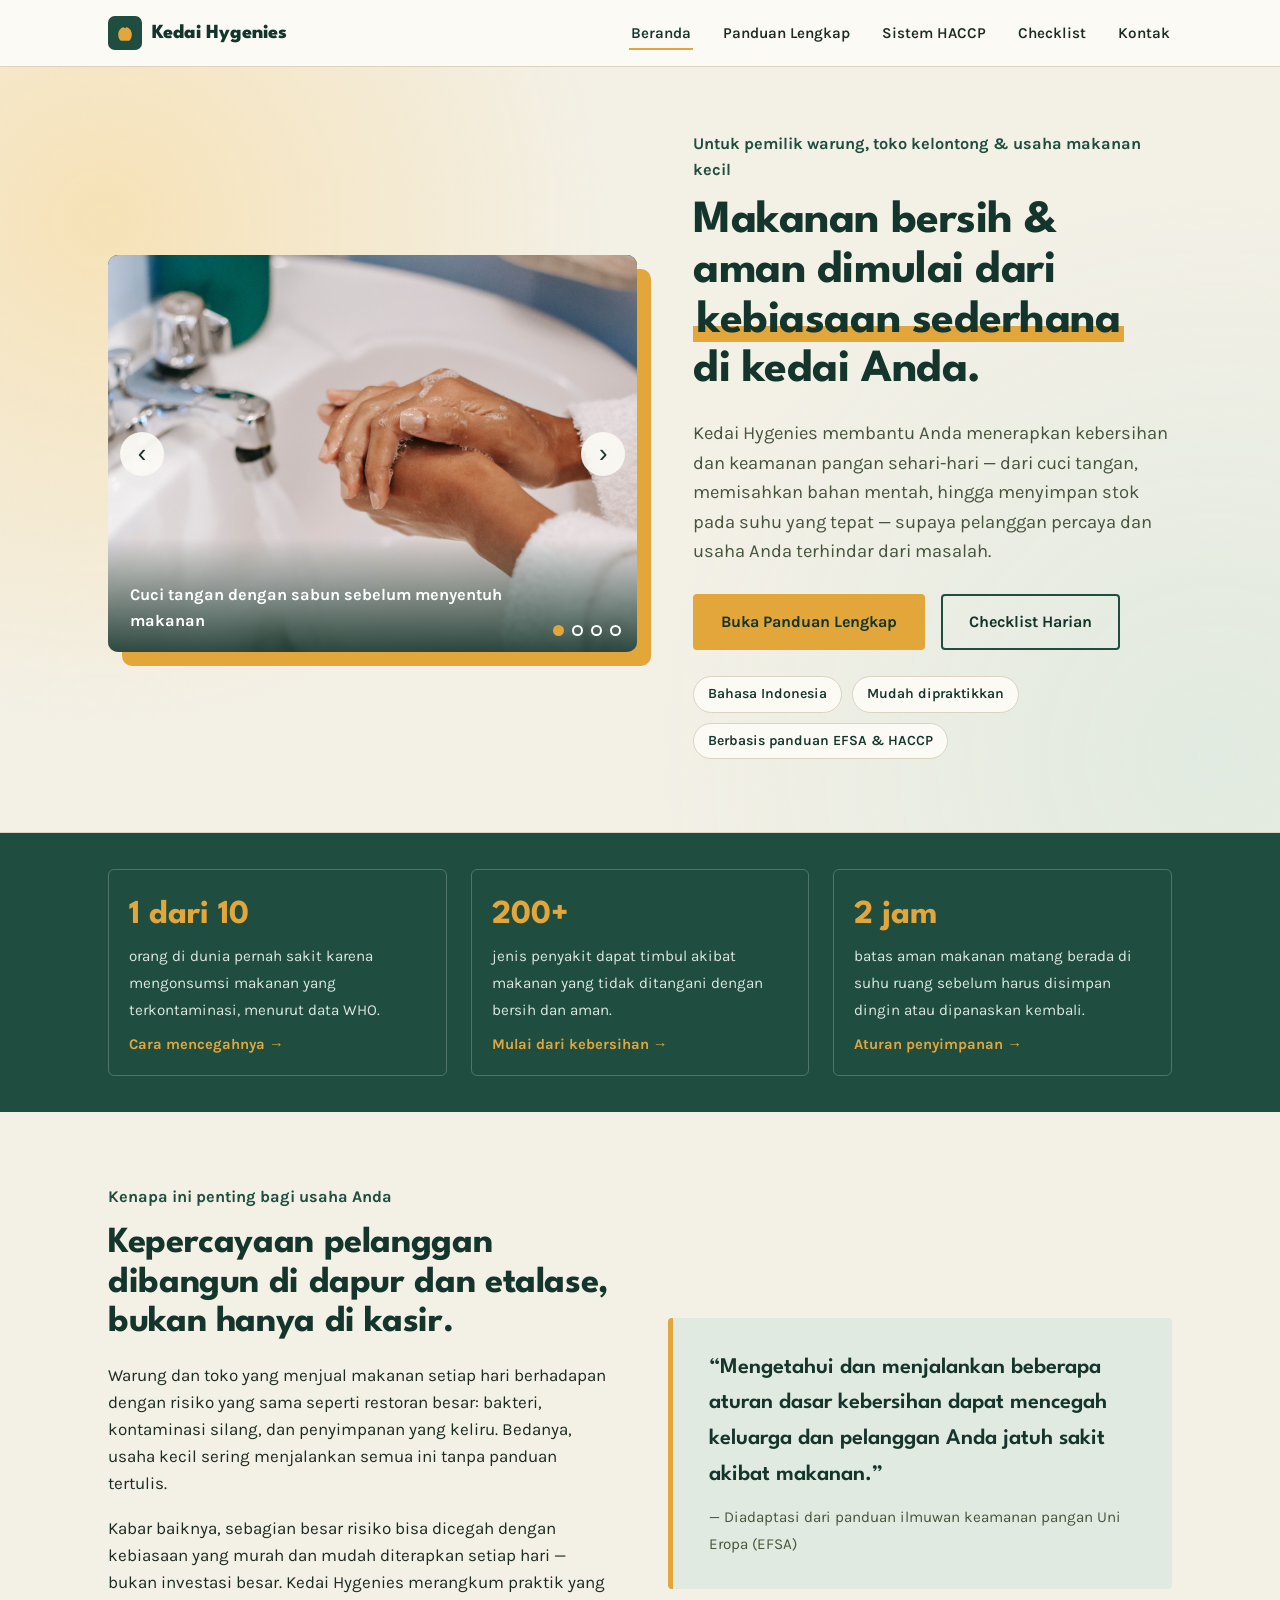
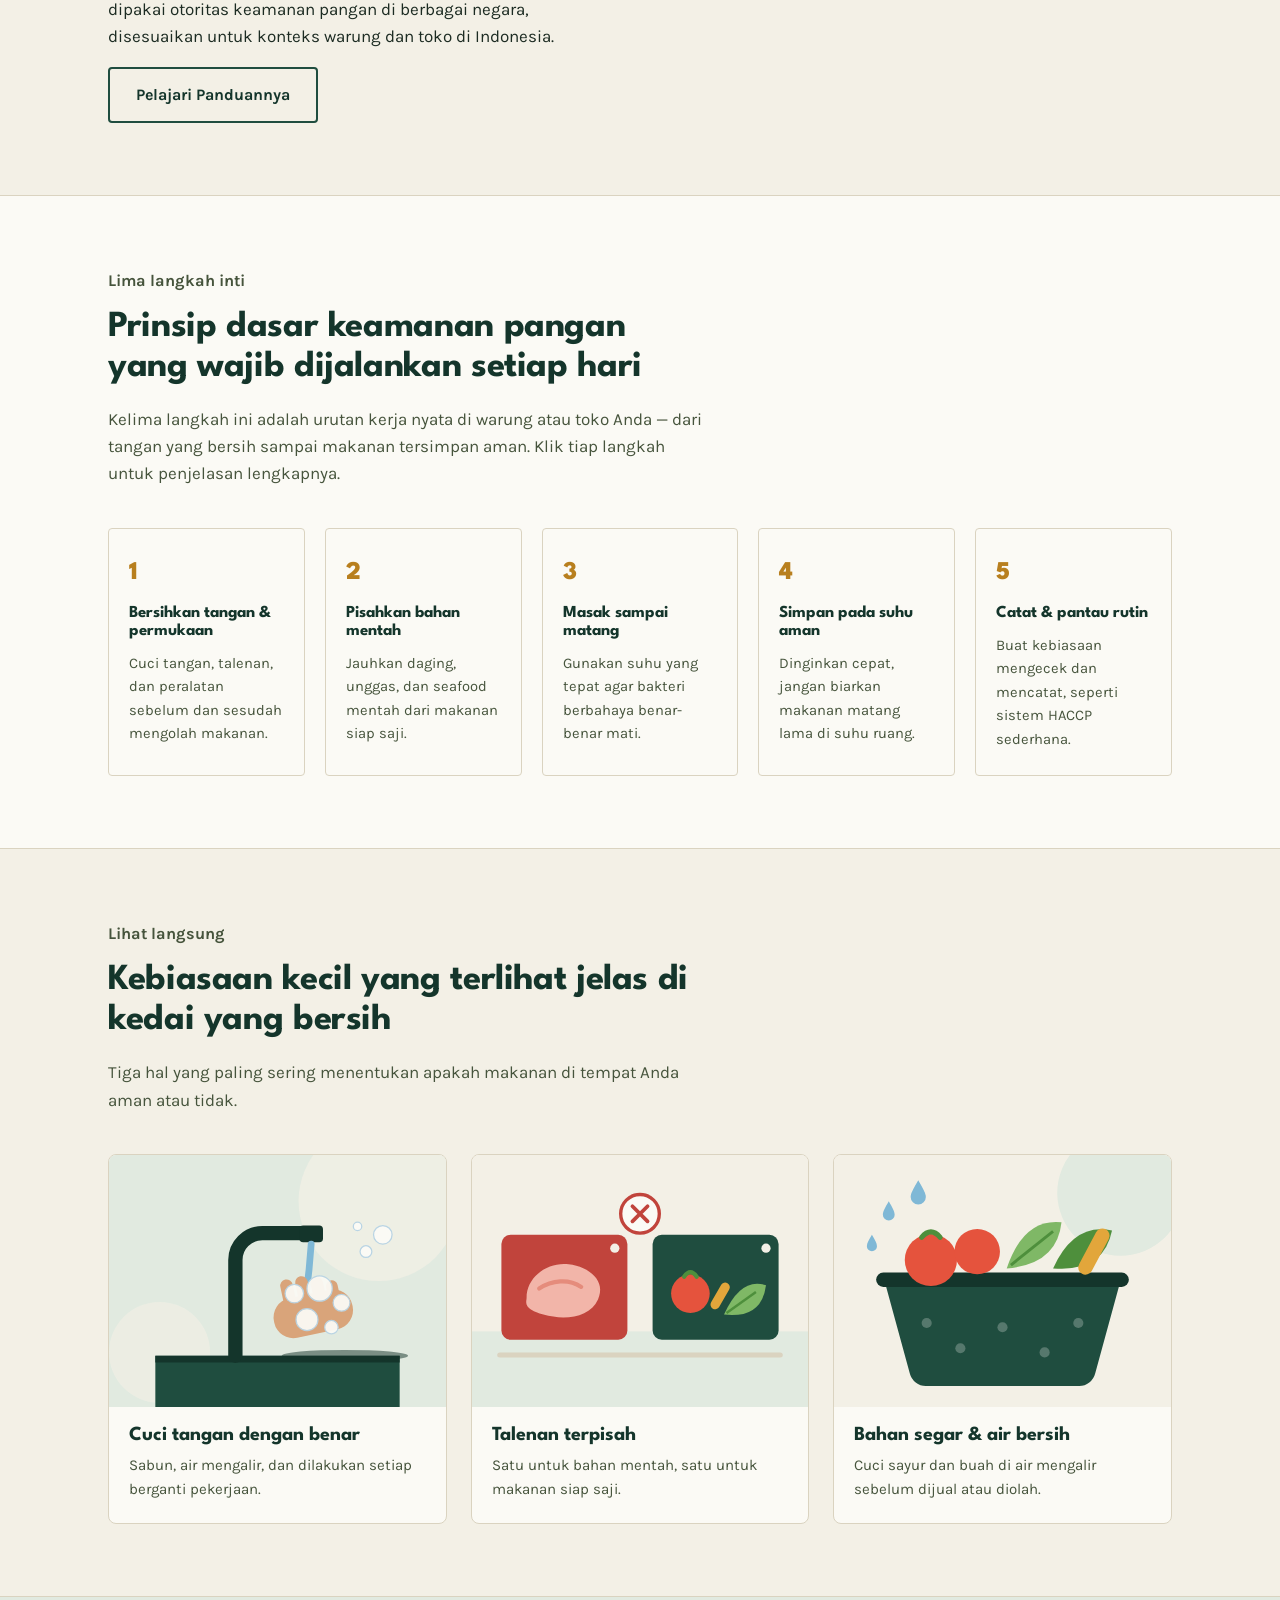
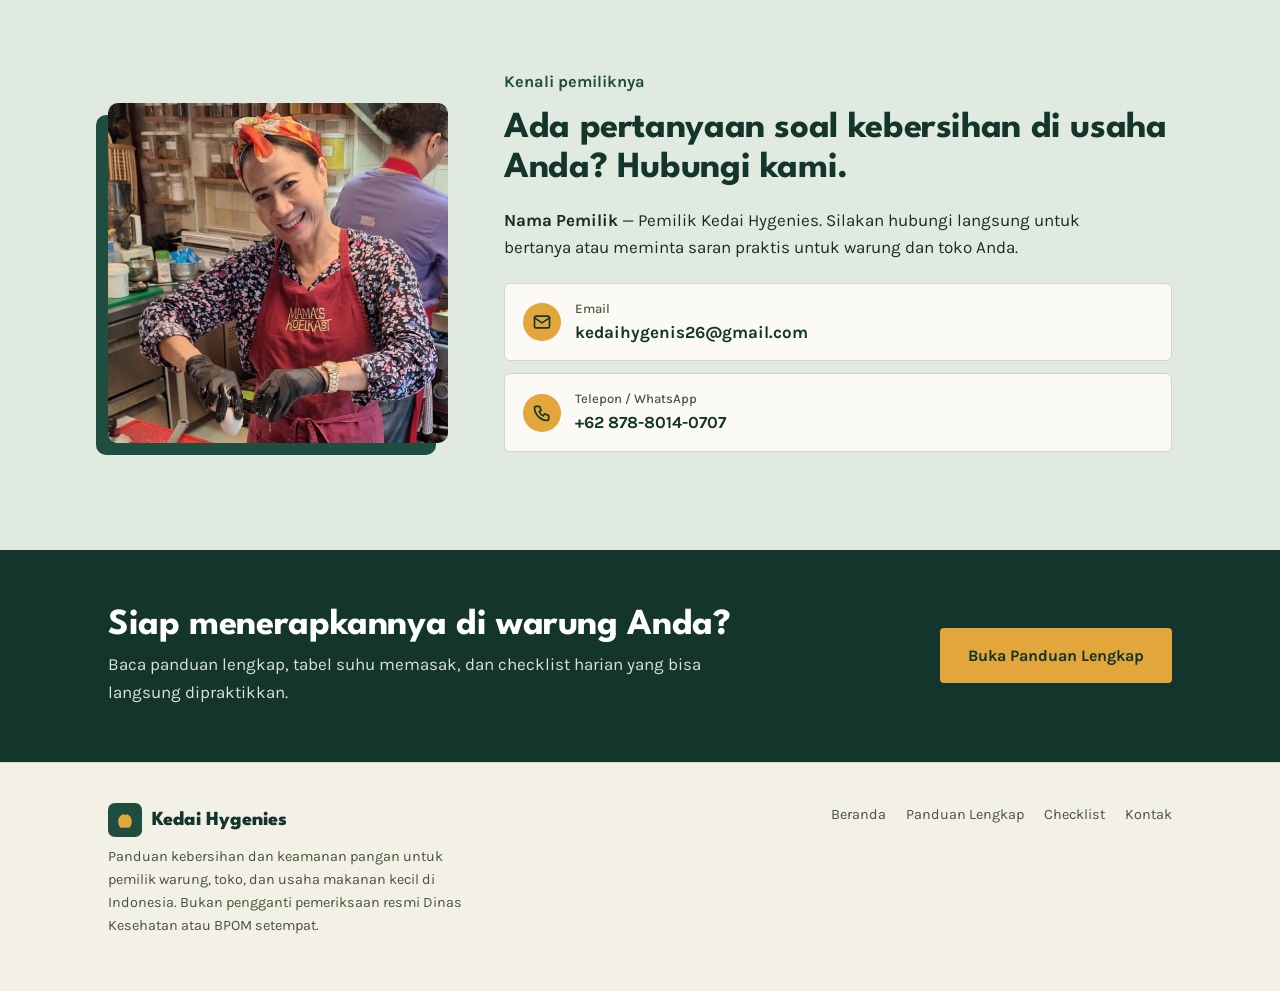
==== commit 40827492: "added images" ====
--- a/index.html
+++ b/index.html
@@ -46,7 +46,7 @@
           <video src="images/video.mp4" muted loop playsinline poster="images/stall.svg"></video>
         -->
         <figure class="slide">
-          <img src="images/handwash.svg" alt="Ilustrasi mencuci tangan dengan sabun di bawah air mengalir">
+          <img src="images/handwash.jpg" alt="Ilustrasi mencuci tangan dengan sabun di bawah air mengalir">
           <figcaption>Cuci tangan dengan sabun sebelum menyentuh makanan</figcaption>
         </figure>
         <figure class="slide">
@@ -190,7 +190,7 @@
     <div class="wrap owner">
       <div class="owner-photo">
         <!-- GANTI FOTO PEMILIK: ubah src menjadi foto Anda, misalnya images/pemilik.jpg -->
-        <img src="images/owner.svg" alt="Foto pemilik Kedai Hygenies" loading="lazy">
+        <img src="images/owner.jpg" alt="Foto pemilik Kedai Hygenies" loading="lazy">
       </div>
       <div>
         <p class="eyebrow-plain">Kenali pemiliknya</p>
@@ -200,13 +200,13 @@
           <li>
             <a href="mailto:nama@kedaihygenies.id">
               <span class="ico"><svg viewBox="0 0 24 24" fill="none" stroke="#14352B" stroke-width="2" stroke-linecap="round" stroke-linejoin="round" aria-hidden="true"><rect x="3" y="5" width="18" height="14" rx="2"/><path d="M3 7l9 6 9-6"/></svg></span>
-              <span><small>Email</small>nama@kedaihygenies.id</span>
+              <span><small>Email</small>kedaihygenis26@gmail.com</span>
             </a>
           </li>
           <li>
             <a href="tel:+6281200000000">
               <span class="ico"><svg viewBox="0 0 24 24" fill="none" stroke="#14352B" stroke-width="2" stroke-linecap="round" stroke-linejoin="round" aria-hidden="true"><path d="M5 4h4l2 5-2.5 1.5a11 11 0 0 0 5 5L15 13l5 2v4a2 2 0 0 1-2 2A16 16 0 0 1 3 6a2 2 0 0 1 2-2z"/></svg></span>
-              <span><small>Telepon / WhatsApp</small>+62 812-0000-0000</span>
+              <span><small>Telepon / WhatsApp</small>+62 878-8014-0707</span>
             </a>
           </li>
         </ul>
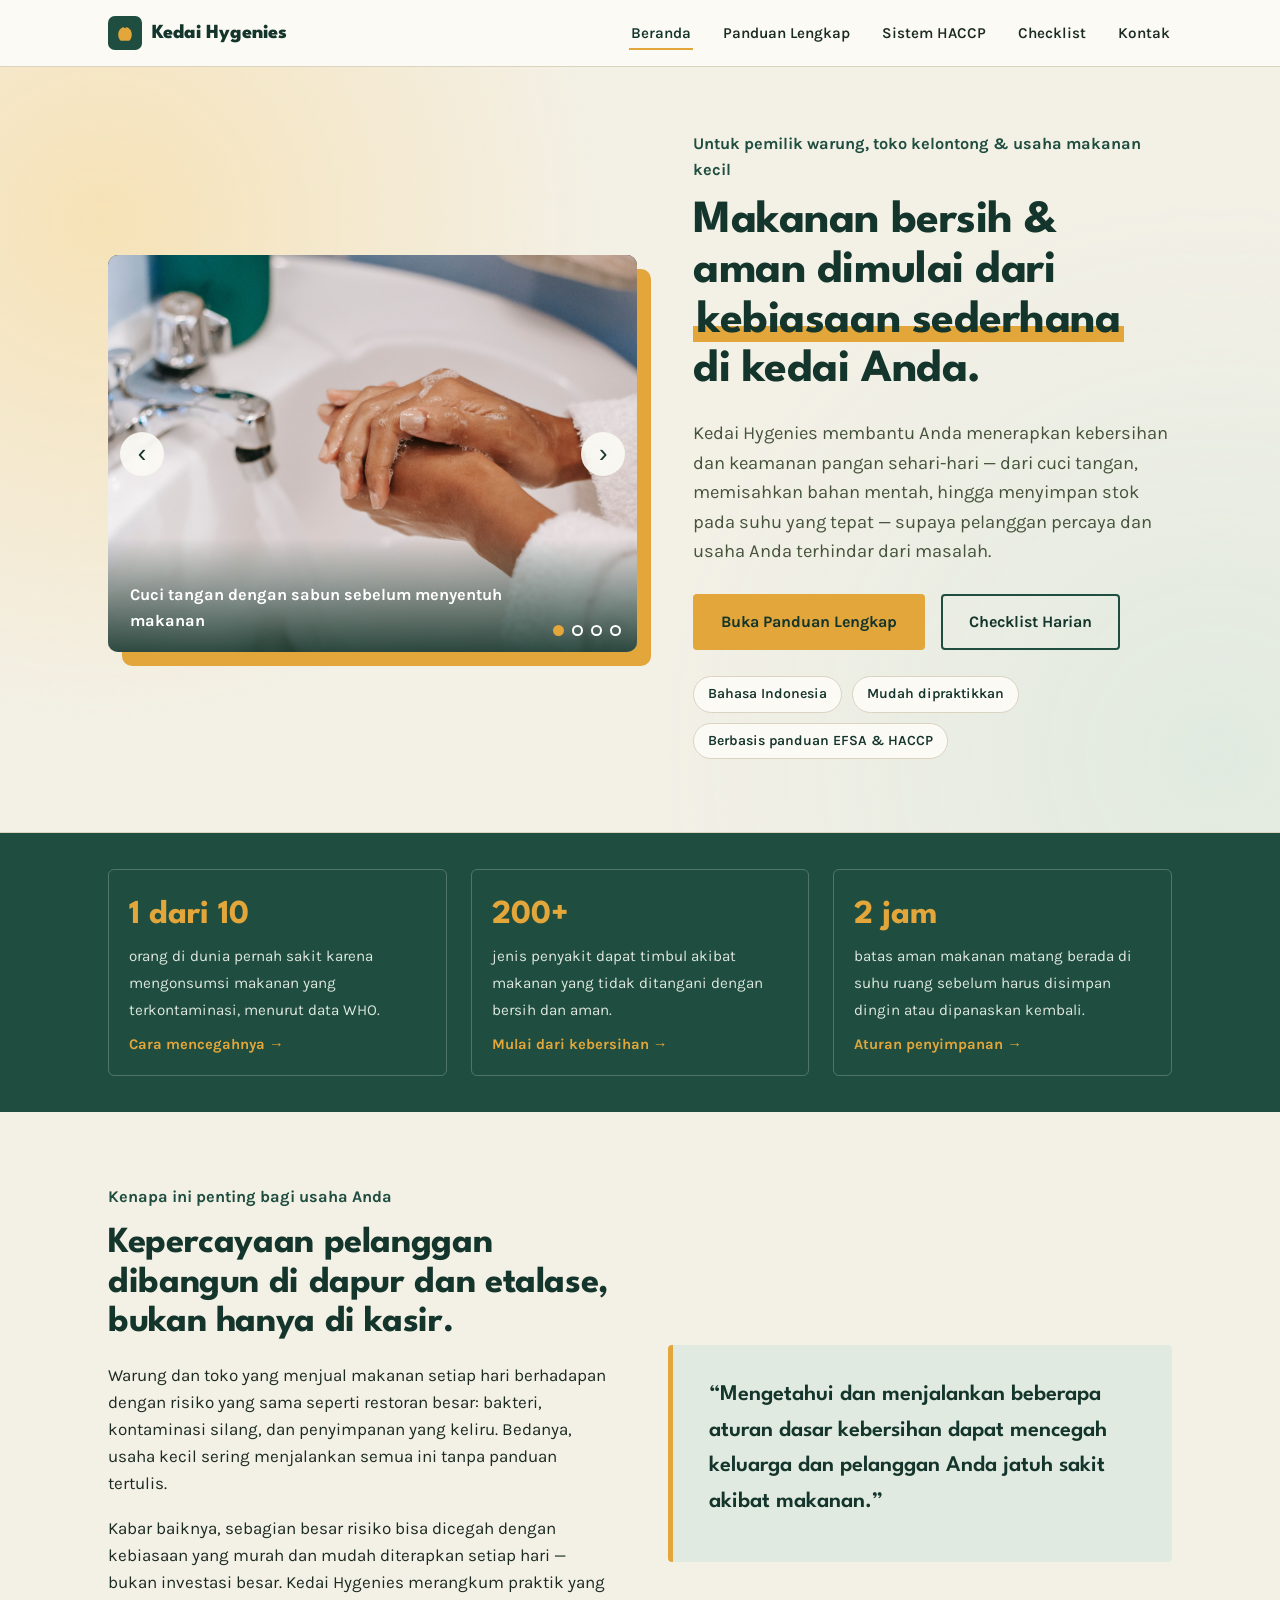
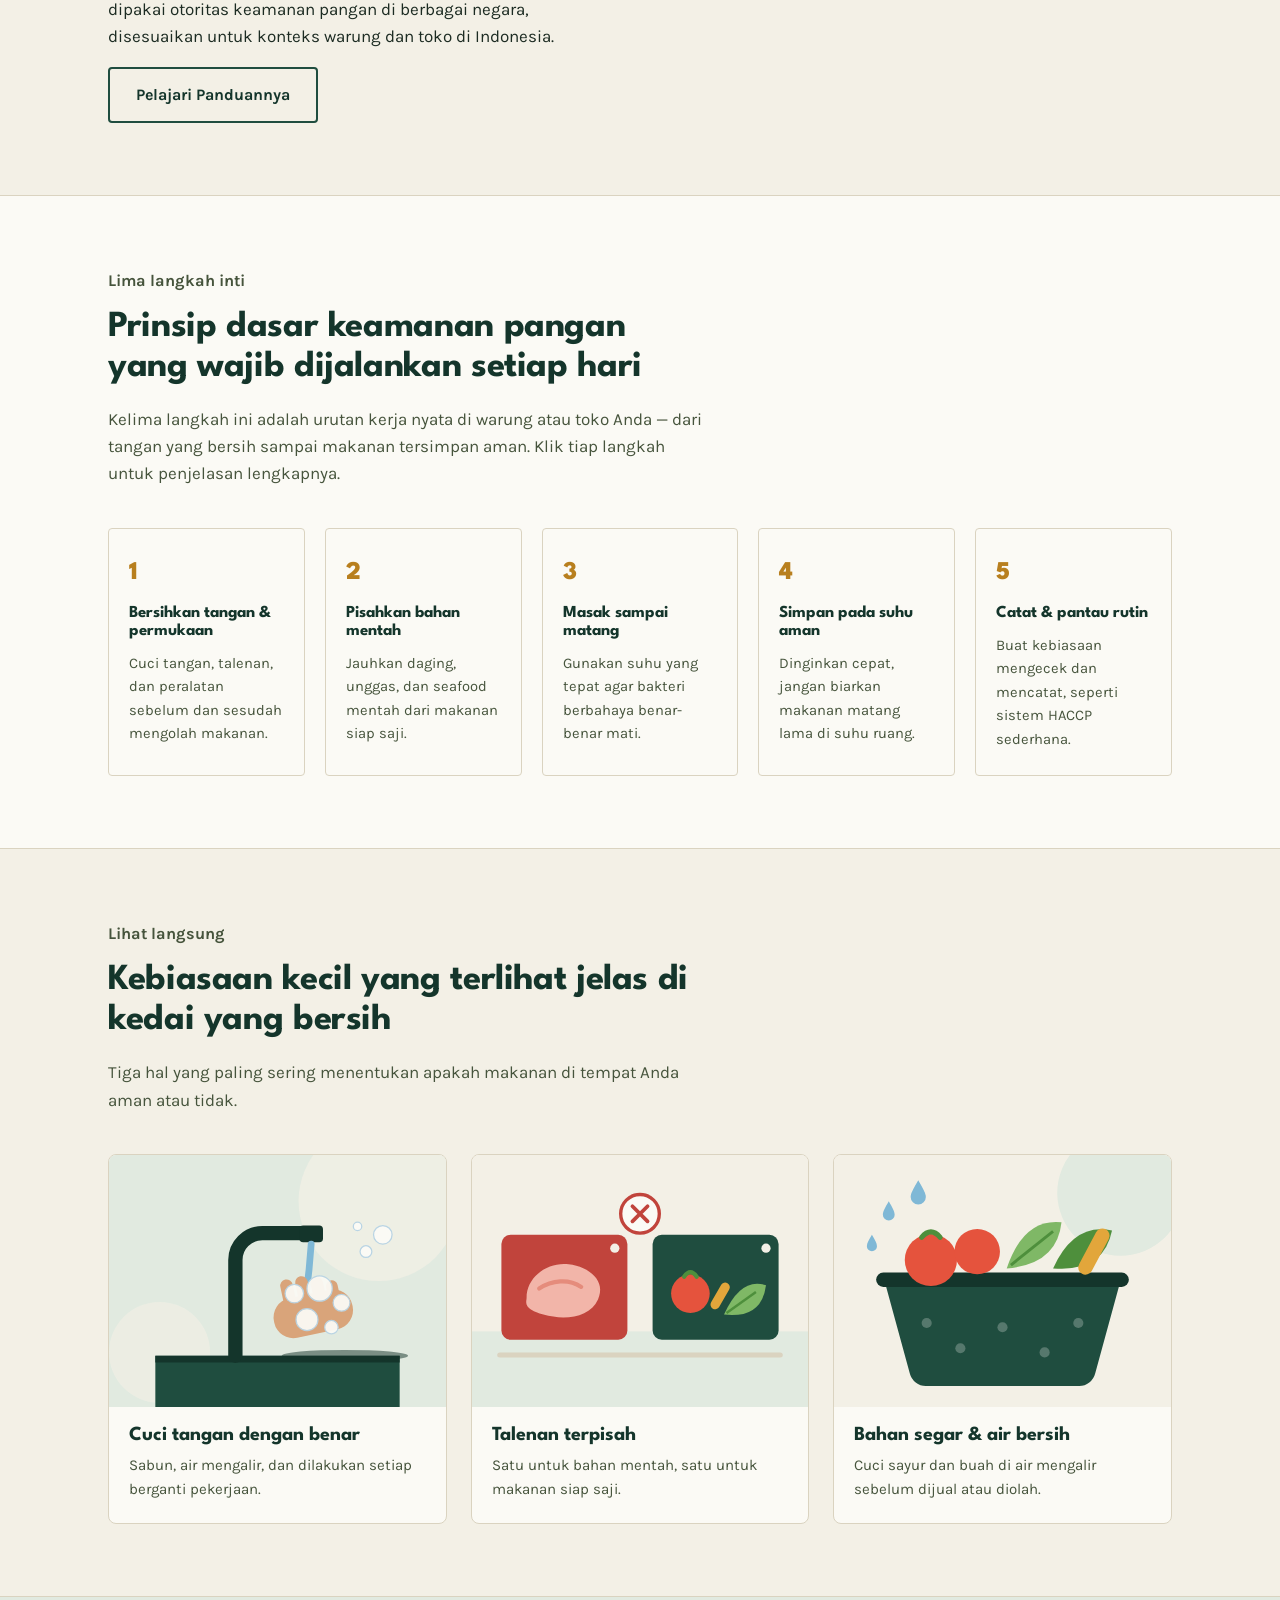
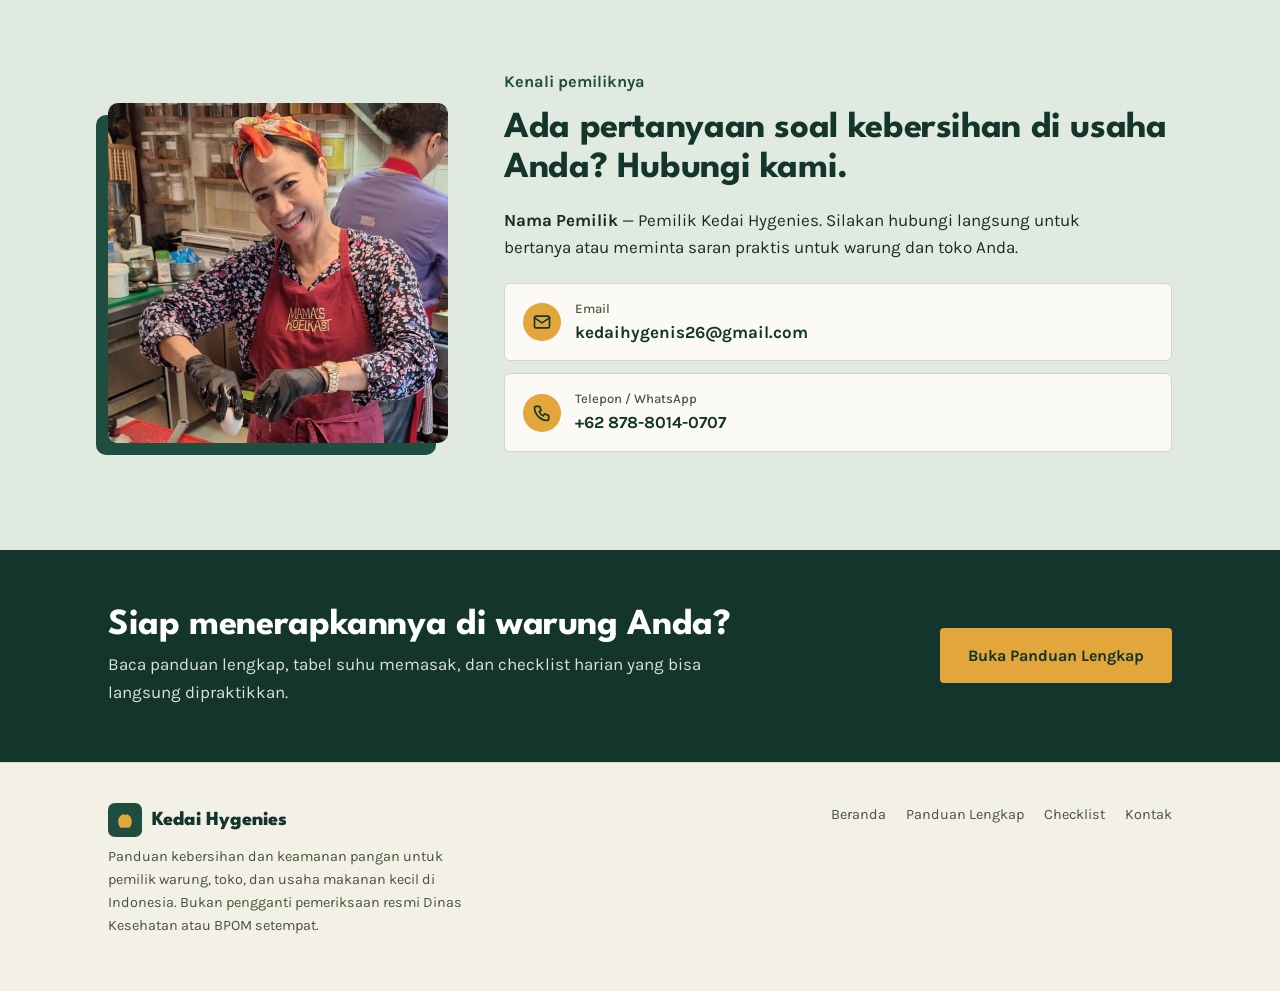
==== commit 15b1f8c0: "small edit" ====
--- a/index.html
+++ b/index.html
@@ -58,7 +58,7 @@
           <figcaption>Simpan bahan segar di kulkas, bahan mentah di rak bawah</figcaption>
         </figure>
         <figure class="slide">
-          <img src="images/thermometer.svg" alt="Ilustrasi termometer makanan pada daging yang dimasak">
+          <img src="images/thermometer.jpg" alt="Ilustrasi termometer makanan pada daging yang dimasak">
           <figcaption>Masak sampai suhu yang tepat agar bakteri mati</figcaption>
         </figure>
         <button class="slider-btn prev" type="button" aria-label="Foto sebelumnya">&#8249;</button>
@@ -117,7 +117,7 @@
       </div>
       <div class="pullquote">
         <p>&ldquo;Mengetahui dan menjalankan beberapa aturan dasar kebersihan dapat mencegah keluarga dan pelanggan Anda jatuh sakit akibat makanan.&rdquo;</p>
-        <cite>— Diadaptasi dari panduan ilmuwan keamanan pangan Uni Eropa (EFSA)</cite>
+        <cite></cite>
       </div>
     </div>
   </section>
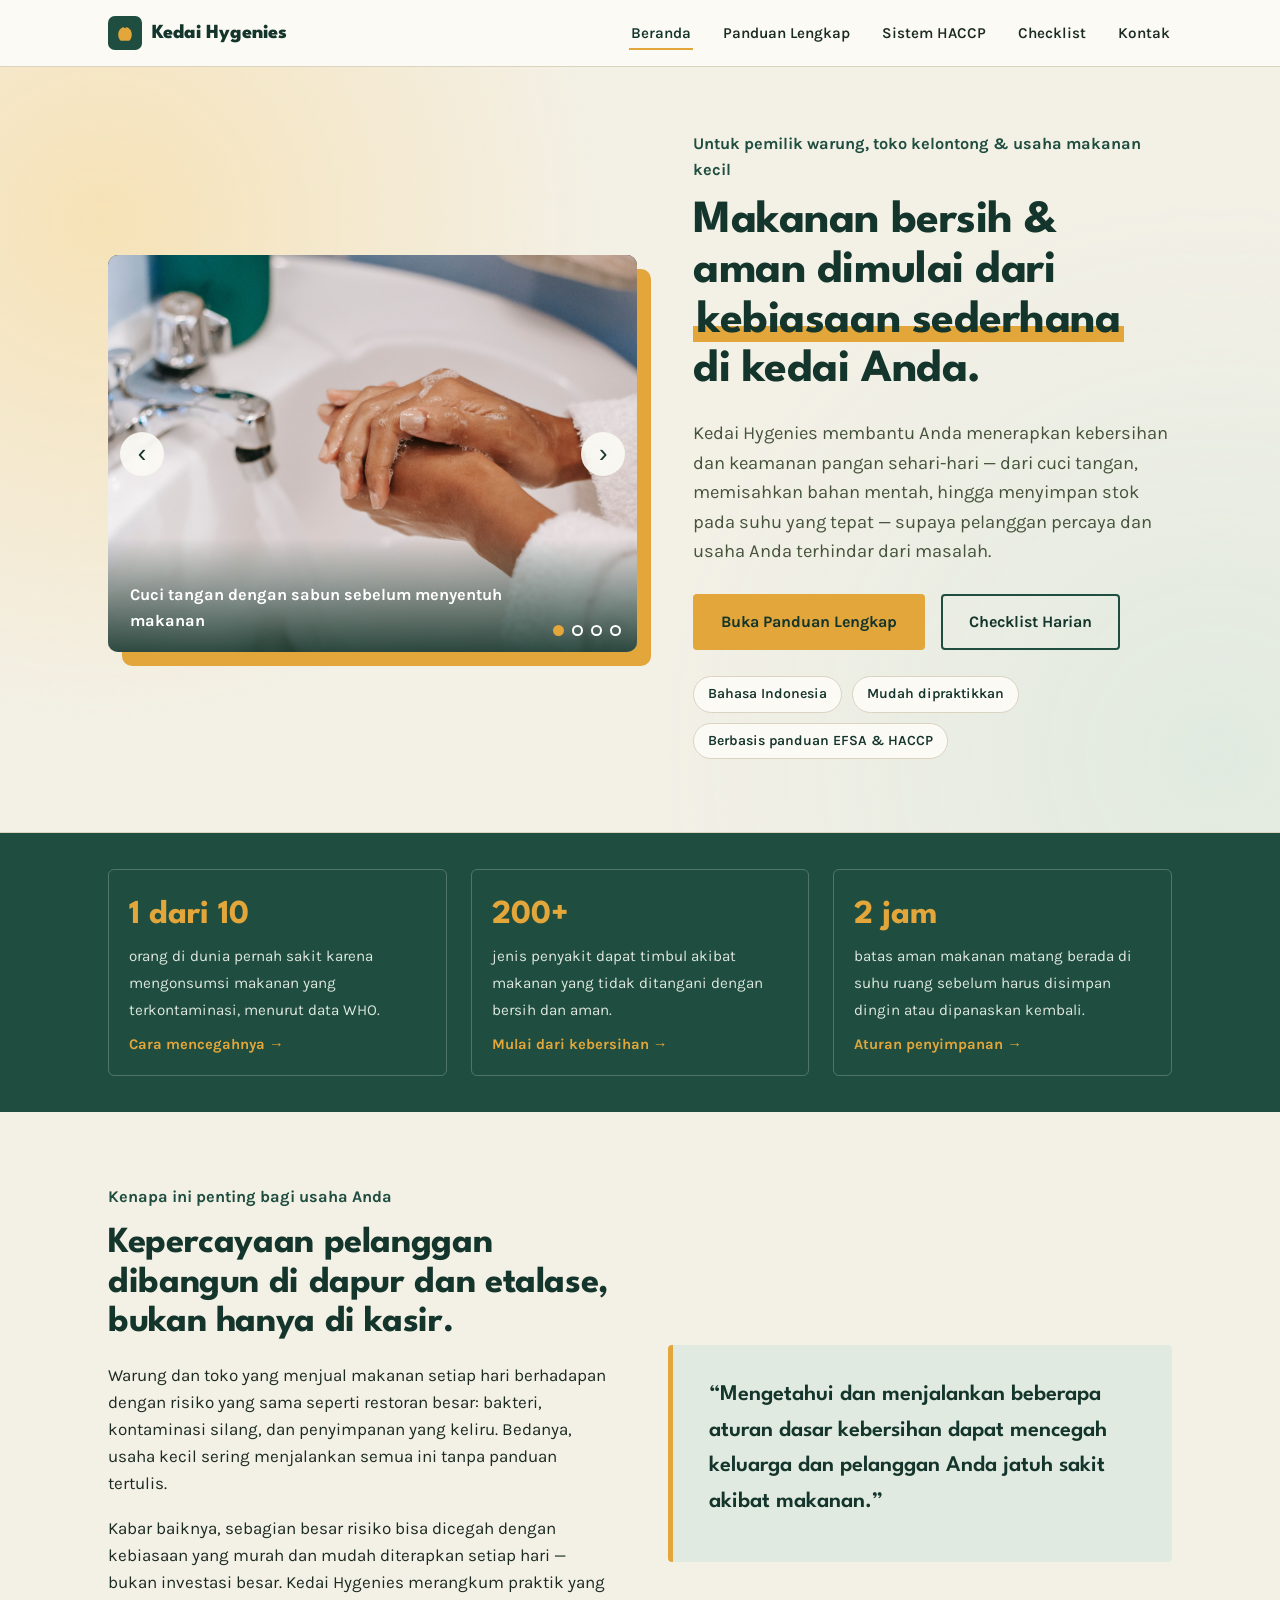
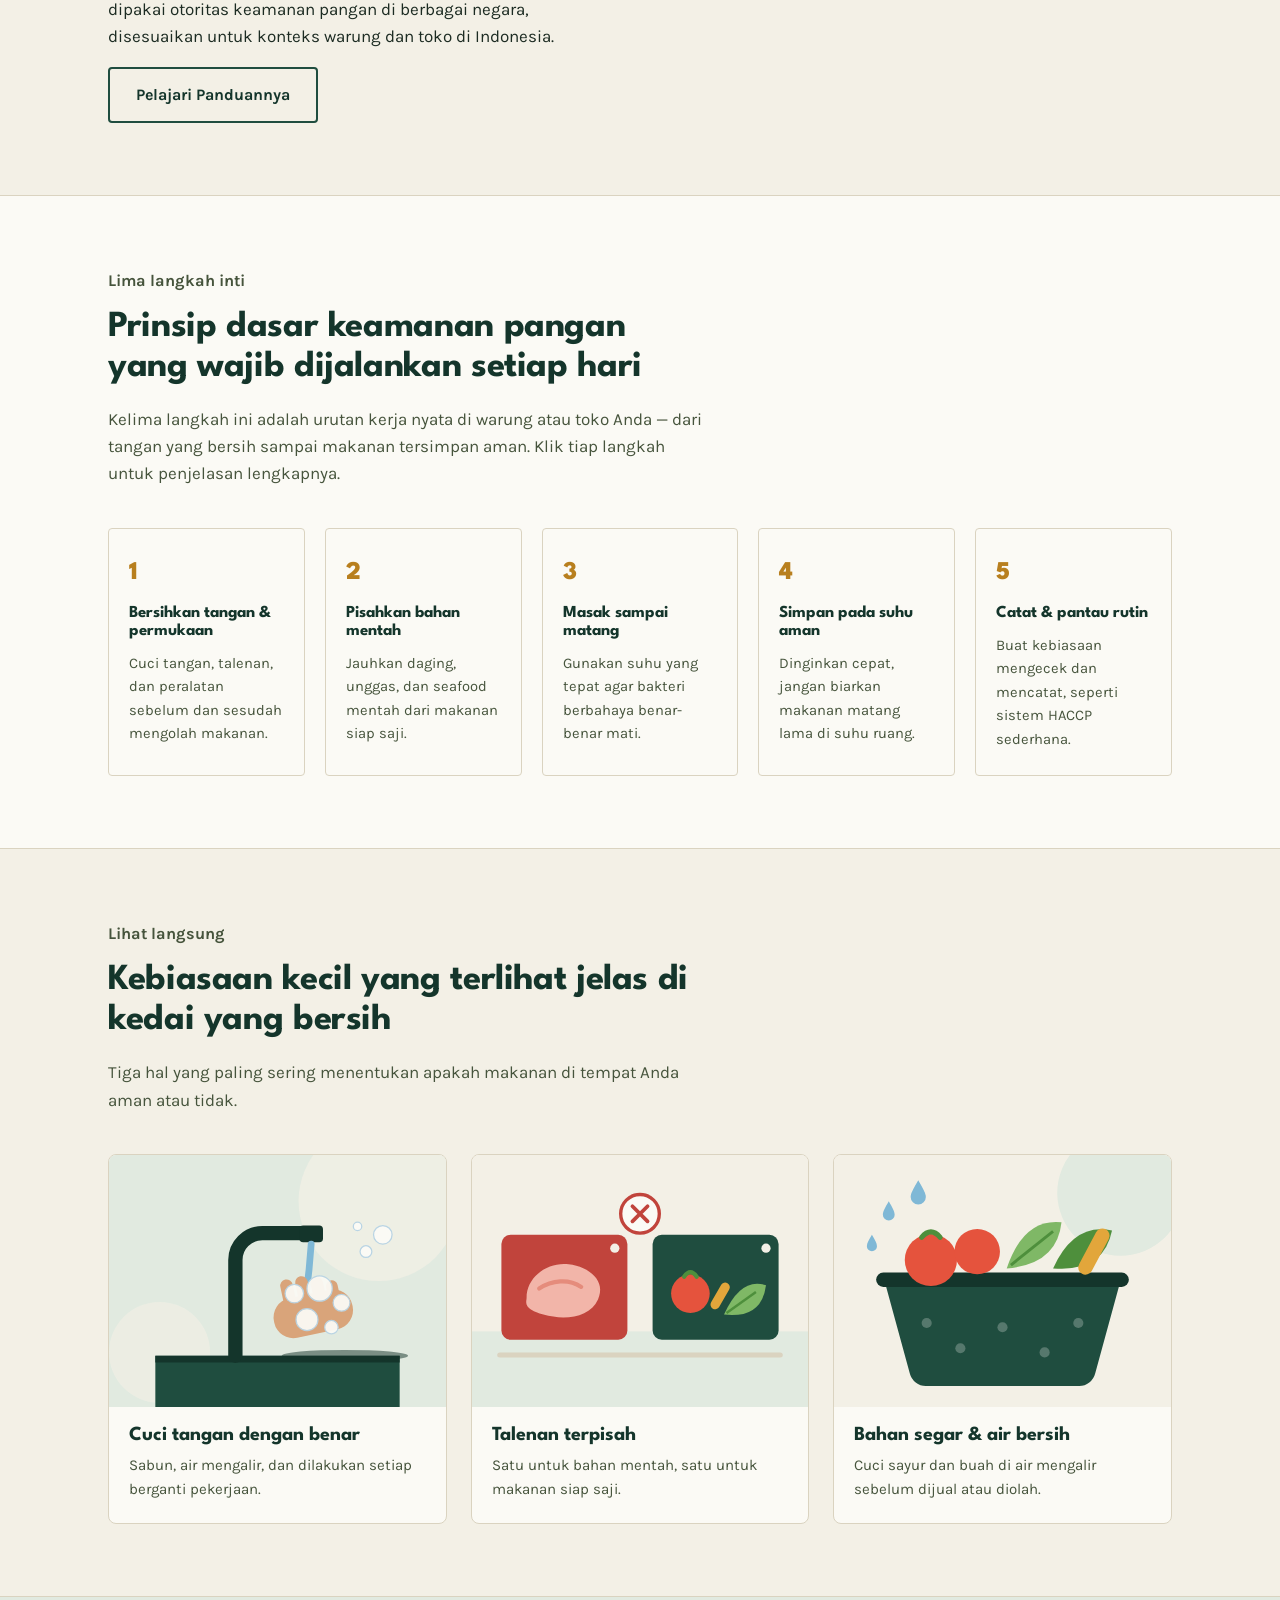
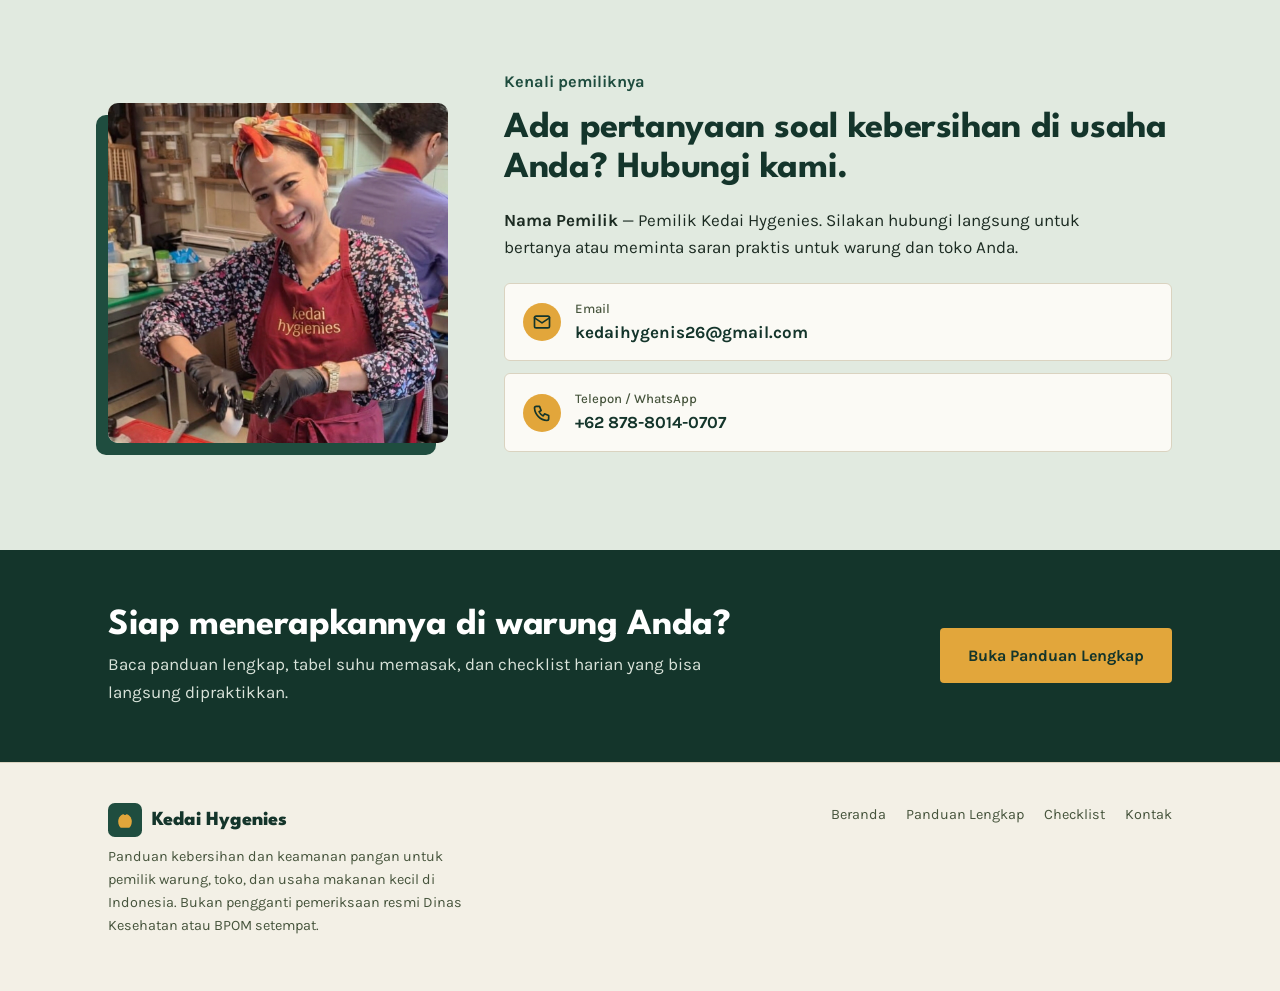
==== commit 0575d88f: "updated pictures of owner and fridge" ====
--- a/index.html
+++ b/index.html
@@ -54,7 +54,7 @@
           <figcaption>Etalase tertutup dan bersih menjaga makanan tetap aman</figcaption>
         </figure>
         <figure class="slide">
-          <img src="images/fridge.svg" alt="Ilustrasi kulkas dengan bahan mentah di rak paling bawah dan suhu di bawah 5 derajat">
+          <img src="images/nSOjF.jpg" alt="Ilustrasi kulkas dengan bahan mentah di rak paling bawah dan suhu di bawah 5 derajat">
           <figcaption>Simpan bahan segar di kulkas, bahan mentah di rak bawah</figcaption>
         </figure>
         <figure class="slide">
